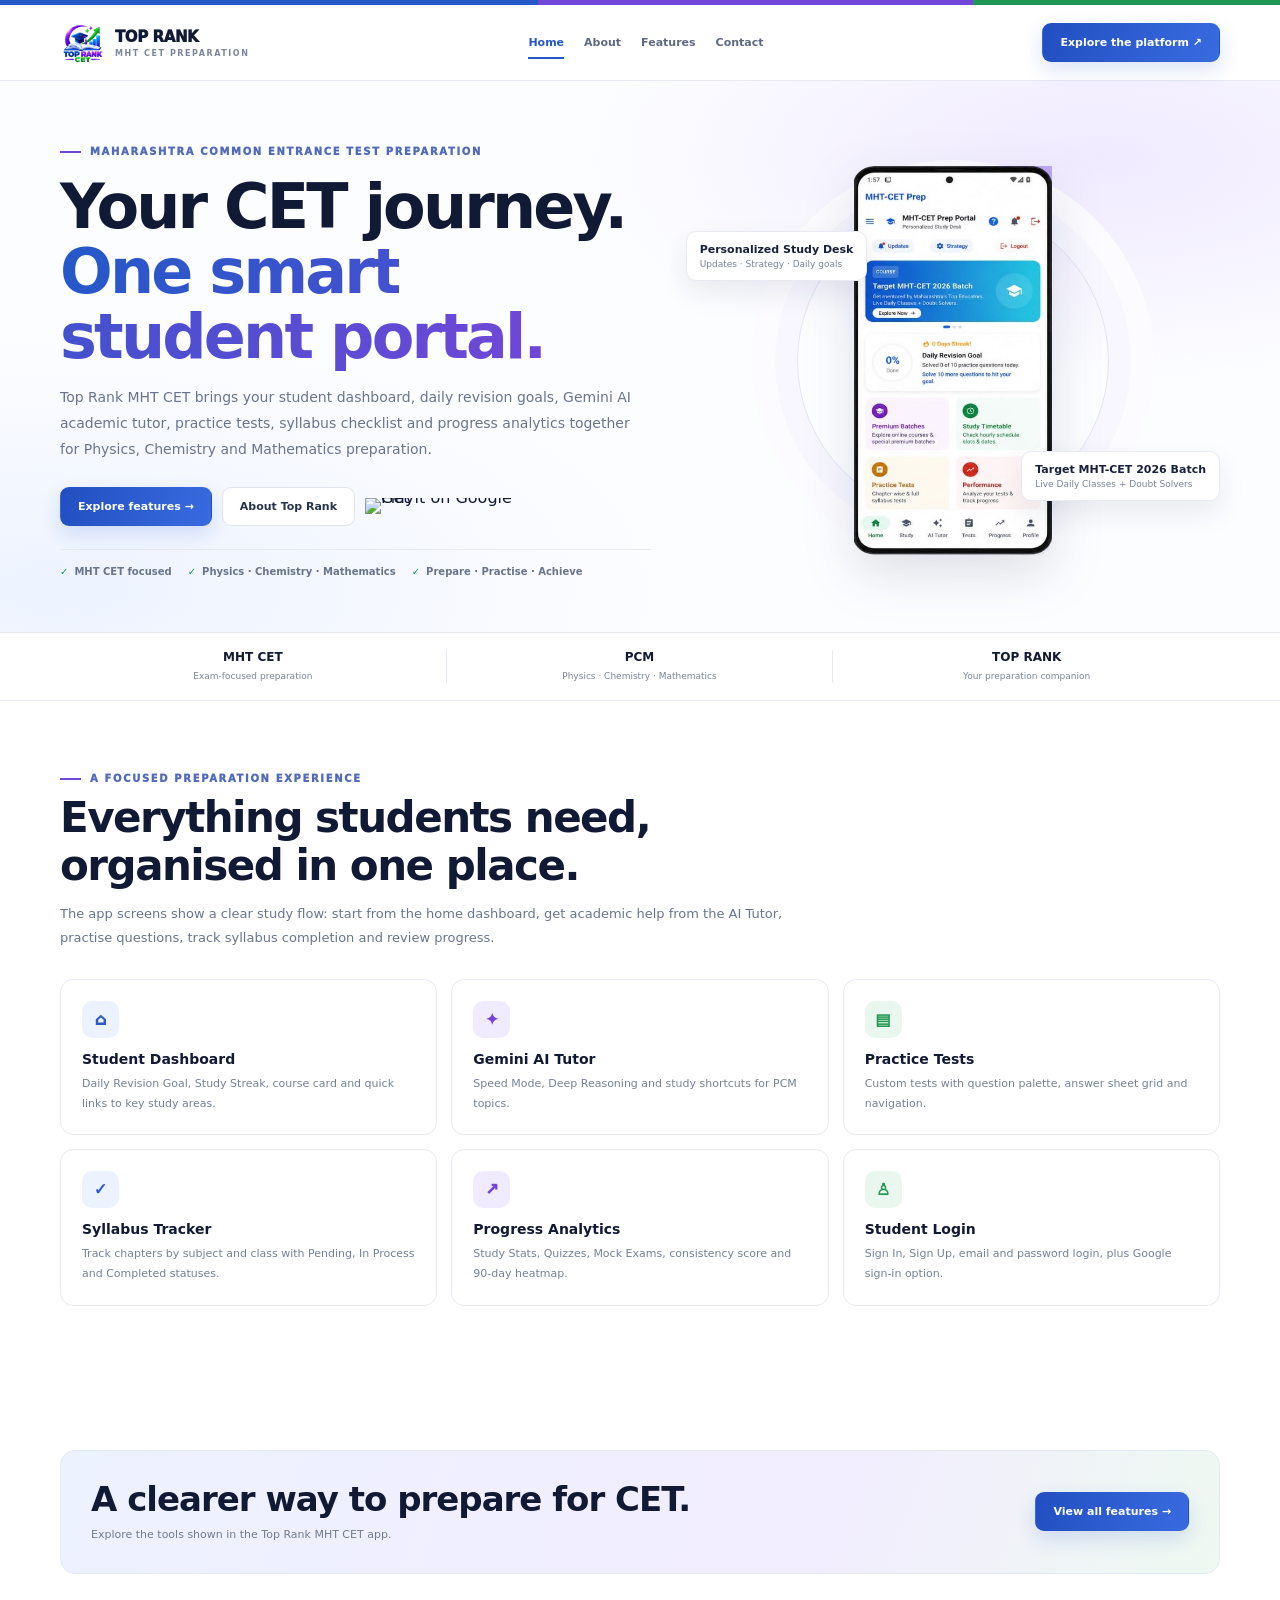
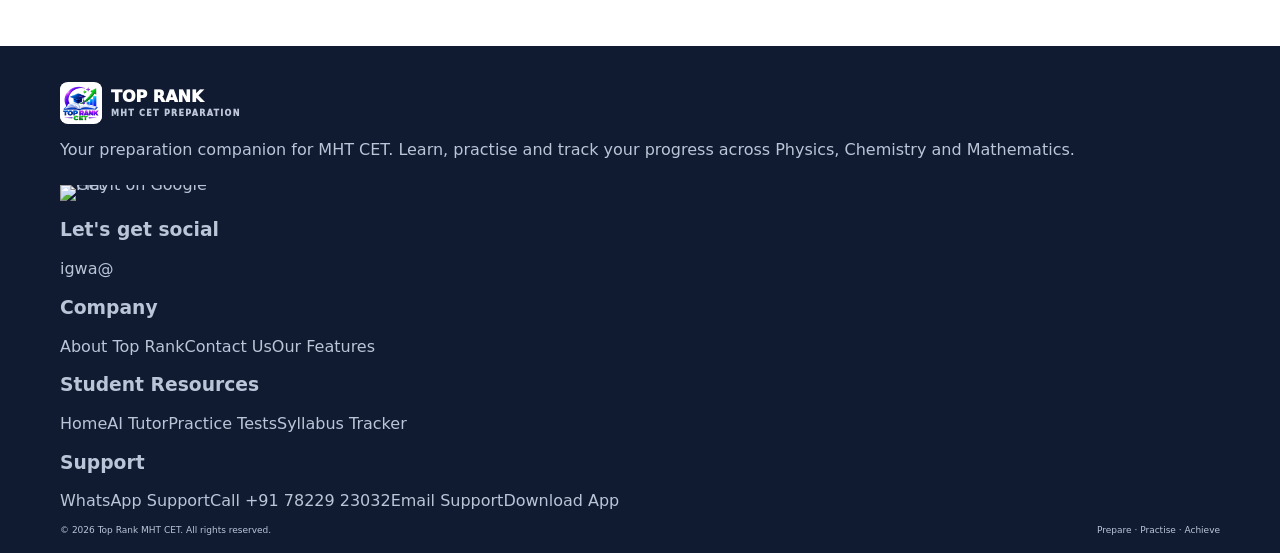
==== index.html @ 4b6f5362 "Redesign footer with app links and support columns" ====
<!doctype html><html lang="en"><head><meta charset="utf-8"><meta name="viewport" content="width=device-width,initial-scale=1"><meta name="theme-color" content="#fff"><title>Home | Top Rank MHT CET</title><meta name="description" content="Top Rank MHT CET student portal for Physics, Chemistry and Mathematics preparation."><link rel="stylesheet" href="styles.css"></head><body><div class="topline"></div><header class="site-header"><div class="wrap nav"><a class="brand" href="index.html"><img src="assets/top-rank-logo.png" alt="Top Rank logo"><span><strong>TOP RANK</strong><small>MHT CET PREPARATION</small></span></a><nav class="nav-links"><a href="index.html" class="active">Home</a><a href="about.html" class="">About</a><a href="features.html" class="">Features</a><a href="contact.html" class="">Contact</a></nav><a class="nav-cta" href="features.html">Explore the platform ↗</a><button class="menu-btn" aria-label="Open navigation">☰</button></div></header><main><section class="page-hero"><div class="wrap page-hero-grid"><div><div class="eyebrow">Maharashtra Common Entrance Test preparation</div><h1>Your CET journey.<br><span class="gradient">One smart student portal.</span></h1><p>Top Rank MHT CET brings your student dashboard, daily revision goals, Gemini AI academic tutor, practice tests, syllabus checklist and progress analytics together for Physics, Chemistry and Mathematics preparation.</p><div class="actions"><a class="btn btn-primary" href="features.html">Explore features →</a><a class="btn btn-outline" href="about.html">About Top Rank</a><a class="play-store-badge" href="https://play.google.com/store/apps/details?id=com.aistudio.mhtcetprep.gxpclz" target="_blank" rel="noopener noreferrer" aria-label="Get Top Rank MHT CET on Google Play"><img src="https://play.google.com/intl/en_us/badges/static/images/badges/en_badge_web_generic.png" alt="Get it on Google Play"></a></div><div class="proof"><span>MHT CET focused</span><span>Physics · Chemistry · Mathematics</span><span>Prepare · Practise · Achieve</span></div></div><div class="phone-stage"><div class="floating-label left"><b>Personalized Study Desk</b>Updates · Strategy · Daily goals</div><img src="assets/dashboard-phone.png" alt="Top Rank MHT CET app home dashboard"><div class="floating-label right"><b>Target MHT-CET 2026 Batch</b>Live Daily Classes + Doubt Solvers</div></div></div></section><div class="strip"><div class="wrap strip-grid"><div><b>MHT CET</b><small>Exam-focused preparation</small></div><div><b>PCM</b><small>Physics · Chemistry · Mathematics</small></div><div><b>TOP RANK</b><small>Your preparation companion</small></div></div></div><section class="section"><div class="wrap"><div class="section-head"><div class="eyebrow">A focused preparation experience</div><h2>Everything students need, organised in one place.</h2><p>The app screens show a clear study flow: start from the home dashboard, get academic help from the AI Tutor, practise questions, track syllabus completion and review progress.</p></div><div class="grid-3"><article class="card"><div class="iconbox">⌂</div><h3>Student Dashboard</h3><p>Daily Revision Goal, Study Streak, course card and quick links to key study areas.</p></article><article class="card"><div class="iconbox">✦</div><h3>Gemini AI Tutor</h3><p>Speed Mode, Deep Reasoning and study shortcuts for PCM topics.</p></article><article class="card"><div class="iconbox">▤</div><h3>Practice Tests</h3><p>Custom tests with question palette, answer sheet grid and navigation.</p></article><article class="card"><div class="iconbox">✓</div><h3>Syllabus Tracker</h3><p>Track chapters by subject and class with Pending, In Process and Completed statuses.</p></article><article class="card"><div class="iconbox">↗</div><h3>Progress Analytics</h3><p>Study Stats, Quizzes, Mock Exams, consistency score and 90-day heatmap.</p></article><article class="card"><div class="iconbox">♙</div><h3>Student Login</h3><p>Sign In, Sign Up, email and password login, plus Google sign-in option.</p></article></div></div></section><section class="section"><div class="wrap"><div class="callout"><div><h2>A clearer way to prepare for CET.</h2><p>Explore the tools shown in the Top Rank MHT CET app.</p></div><a class="btn btn-primary" href="features.html">View all features →</a></div></div></section></main><footer class="footer"><div class="wrap"><div class="footer-main"><div class="footer-about"><a class="footer-brand" href="index.html"><img src="assets/top-rank-logo.png" alt="Top Rank logo"><span>TOP RANK<small>MHT CET PREPARATION</small></span></a><p class="footer-description">Your preparation companion for MHT CET. Learn, practise and track your progress across Physics, Chemistry and Mathematics.</p><a class="play-store-badge footer-play-badge" href="https://play.google.com/store/apps/details?id=com.aistudio.mhtcetprep.gxpclz" target="_blank" rel="noopener noreferrer" aria-label="Get Top Rank MHT CET on Google Play"><img src="https://play.google.com/intl/en_us/badges/static/images/badges/en_badge_web_generic.png" alt="Get it on Google Play"></a><h3 class="footer-social-title">Let's get social</h3><div class="footer-social"><a href="https://www.instagram.com/toprankmhtcet/" target="_blank" rel="noopener noreferrer" aria-label="Instagram">ig</a><a href="https://wa.me/917822923032" target="_blank" rel="noopener noreferrer" aria-label="WhatsApp">wa</a><a href="mailto:toprankmhtcet@gmail.com" aria-label="Email">@</a></div></div><div class="footer-columns"><div class="footer-column"><h3>Company</h3><a href="about.html">About Top Rank</a><a href="contact.html">Contact Us</a><a href="features.html">Our Features</a></div><div class="footer-column"><h3>Student Resources</h3><a href="index.html">Home</a><a href="features.html">AI Tutor</a><a href="features.html">Practice Tests</a><a href="features.html">Syllabus Tracker</a></div><div class="footer-column"><h3>Support</h3><a href="https://wa.me/917822923032" target="_blank" rel="noopener noreferrer">WhatsApp Support</a><a href="tel:+917822923032">Call +91 78229 23032</a><a href="mailto:toprankmhtcet@gmail.com">Email Support</a><a href="https://play.google.com/store/apps/details?id=com.aistudio.mhtcetprep.gxpclz" target="_blank" rel="noopener noreferrer">Download App</a></div></div></div><div class="footer-bottom"><span>© <span data-year></span> Top Rank MHT CET. All rights reserved.</span><span>Prepare · Practise · Achieve</span></div></div></footer><script src="site.js"></script></body></html>
---- styles.css ----
:root{--ink:#111a34;--muted:#69758d;--blue:#2458c8;--purple:#7047d8;--green:#209657;--line:#e7eaf2;--soft:#f7f8fc;--max:1160px}*{box-sizing:border-box}html{scroll-behavior:smooth}body{margin:0;background:#fff;color:var(--ink);font-family:Inter,ui-sans-serif,system-ui,-apple-system,"Segoe UI",Arial,sans-serif;-webkit-font-smoothing:antialiased}a{color:inherit;text-decoration:none}.topline{height:5px;background:linear-gradient(90deg,#2458c8 0 42%,#7047d8 42% 76%,#209657 76%)}.wrap{width:min(var(--max),calc(100% - 44px));margin:auto}.site-header{height:76px;position:sticky;top:0;z-index:50;background:#ffffffed;backdrop-filter:blur(16px);border-bottom:1px solid var(--line)}.nav{height:100%;display:flex;align-items:center;justify-content:space-between;gap:24px}.brand{display:flex;align-items:center;gap:9px;flex-shrink:0}.brand img{width:46px;height:46px;object-fit:contain}.brand strong{display:block;font-size:15px;font-weight:950;letter-spacing:-.4px}.brand small{display:block;font-size:8px;letter-spacing:1.55px;color:#7a859a;font-weight:850;margin-top:3px}.nav-links{display:flex;align-items:center;gap:20px;font-size:11px;color:#5e6a82;font-weight:780}.nav-links a{padding:10px 0;white-space:nowrap}.nav-links a:hover,.nav-links a.active{color:var(--blue)}.nav-links a.active{box-shadow:inset 0 -2px var(--blue)}.nav-cta,.btn{display:inline-flex;align-items:center;justify-content:center;gap:8px;padding:12px 17px;border-radius:9px;font-size:11px;font-weight:850;border:1px solid transparent;white-space:nowrap}.nav-cta,.btn-primary{background:linear-gradient(110deg,#214fc1,#396be0);color:#fff;box-shadow:0 8px 20px #2456c72a}.btn-outline{background:#fff;border-color:#dfe4ef;color:#27334d}.menu-btn{display:none;border:1px solid var(--line);background:white;border-radius:9px;padding:9px 12px;font-size:19px;color:var(--ink)}.page-hero{padding:65px 0 55px;background:radial-gradient(ellipse at 86% 14%,#f0eaff,transparent 33%),radial-gradient(ellipse at 5% 92%,#edf3ff,transparent 35%),#fcfdff}.page-hero-grid{display:grid;grid-template-columns:1.05fr .95fr;gap:35px;align-items:center}.eyebrow{font-size:10px;letter-spacing:1.65px;text-transform:uppercase;color:#526bb8;font-weight:950}.eyebrow:before{content:"";display:inline-block;width:21px;height:2px;background:var(--purple);vertical-align:middle;margin-right:9px}.page-hero h1{font-size:clamp(42px,5vw,62px);line-height:1.05;letter-spacing:-2.8px;margin:17px 0 16px}.gradient{background:linear-gradient(100deg,#2458c8,#7047d8);-webkit-background-clip:text;background-clip:text;color:transparent}.page-hero p,.lead{max-width:650px;color:var(--muted);font-size:14px;line-height:1.85;margin:0}.actions{display:flex;gap:10px;flex-wrap:wrap;margin-top:24px}.phone-stage{min-height:385px;display:flex;align-items:center;justify-content:center;position:relative}.phone-stage:before{content:"";position:absolute;width:310px;height:310px;border:1px solid #e4e2f6;border-radius:50%;box-shadow:0 0 0 22px #f8f7ff,0 0 0 45px #fcfbff}.phone-stage img{position:relative;width:205px;height:auto;max-height:390px;object-fit:contain;filter:drop-shadow(0 18px 25px #17264b22)}.floating-label{position:absolute;background:#fff;border:1px solid var(--line);border-radius:10px;padding:11px 13px;box-shadow:0 12px 28px #17264b15;font-size:9px;color:#77839a;z-index:2}.floating-label b{display:block;color:#17213b;font-size:11px;margin-bottom:3px}.floating-label.left{left:0;top:65px}.floating-label.right{right:0;bottom:55px}.proof{display:flex;gap:16px;flex-wrap:wrap;border-top:1px solid var(--line);padding-top:16px;margin-top:23px;font-size:10px;color:#68758c;font-weight:750}.proof span:before{content:"✓";color:var(--green);margin-right:6px}.strip{border-block:1px solid var(--line)}.strip-grid{display:grid;grid-template-columns:repeat(3,1fr);padding:17px 0}.strip-grid div{text-align:center;border-right:1px solid var(--line)}.strip-grid div:last-child{border:0}.strip-grid b{display:block;font-size:12px}.strip-grid small{font-size:9px;color:#7a8599}.section{padding:72px 0;scroll-margin-top:85px}.section.soft{background:#f8f9fd}.section.dark{background:linear-gradient(120deg,#111a34,#20345f);color:#fff}.section.dark h2{color:#fff}.section.dark p{color:#c4cde0}.section-head{max-width:760px;margin-bottom:29px}.section-head h2{font-size:clamp(28px,3.5vw,42px);letter-spacing:-1.5px;line-height:1.14;margin:10px 0 12px}.section-head p{font-size:13px;color:var(--muted);line-height:1.85;margin:0}.grid-3{display:grid;grid-template-columns:repeat(3,1fr);gap:14px}.grid-2{display:grid;grid-template-columns:repeat(2,1fr);gap:15px}.card{border:1px solid var(--line);border-radius:13px;padding:21px;background:#fff;transition:.2s}.card:hover{transform:translateY(-3px);box-shadow:0 14px 30px #15264b0e}.iconbox{width:37px;height:37px;border-radius:10px;background:#edf2ff;color:#315bc4;display:grid;place-items:center;font-weight:950;font-size:16px}.card:nth-child(3n+2) .iconbox{background:#f1ebff;color:#7445d5}.card:nth-child(3n) .iconbox{background:#eaf7ee;color:#229653}.card h3{font-size:14px;margin:13px 0 7px}.card p{font-size:11px;color:#758198;line-height:1.8;margin:0}.label{display:inline-block;padding:6px 9px;border-radius:30px;background:#f0f3ff;color:#3c5fc1;font-size:8px;letter-spacing:.9px;font-weight:950;margin-bottom:10px}.feature-row{display:grid;grid-template-columns:1fr 1fr;gap:28px;align-items:center}.feature-panel{border:1px solid var(--line);border-radius:15px;padding:23px;background:#fff;box-shadow:0 15px 40px #15264b08}.panel-title{font-size:13px;font-weight:900;margin-bottom:15px}.mini-list{display:grid;gap:10px}.mini-item{display:flex;align-items:center;gap:10px;padding:11px;border:1px solid #edf0f6;border-radius:9px;font-size:10px;color:#5f6c84}.mini-item b{display:block;color:#17213a;font-size:11px;margin-bottom:2px}.mini-icon{width:29px;height:29px;flex-shrink:0;border-radius:8px;background:#edf2ff;color:#315bc4;display:grid;place-items:center;font-weight:900}.callout{border:1px solid #e4e9f3;border-radius:15px;padding:28px 30px;background:linear-gradient(110deg,#edf2ff,#f2edff 65%,#eef9f1);display:flex;align-items:center;justify-content:space-between;gap:20px}.callout h2{font-size:clamp(23px,3vw,34px);margin:0 0 7px;letter-spacing:-1px}.callout p{font-size:11px;color:#6f7b91;margin:0;line-height:1.7}.faq{max-width:850px}.faq details{border-bottom:1px solid var(--line);padding:16px 0}.faq summary{cursor:pointer;list-style:none;font-size:12px;font-weight:850;display:flex;justify-content:space-between;gap:14px}.faq summary::-webkit-details-marker{display:none}.faq summary:after{content:"+";font-size:19px;color:var(--blue)}.faq details[open] summary:after{content:"−"}.faq details p{font-size:11px;line-height:1.8;color:#78839a}.subject-card{padding:23px;border:1px solid var(--line);border-radius:13px}.subject-card small{display:block;color:#7a859b;font-size:9px;font-weight:950;letter-spacing:1px;margin-bottom:12px}.subject-card h3{margin:0;font-size:18px}.subject-card p{font-size:11px;color:#758198;line-height:1.8;margin-bottom:0}.footer{background:#101a31;color:#bac5d8;padding:36px 0 18px}.footer-top{display:flex;justify-content:space-between;gap:30px;padding-bottom:22px;border-bottom:1px solid #ffffff20}.footer-brand{display:flex;align-items:center;gap:9px;color:#fff;font-weight:950}.footer-brand img{width:42px;height:42px;object-fit:contain;background:#fff;border-radius:8px}.footer-brand small{display:block;font-size:8px;letter-spacing:1.3px;color:#bdc7d9;margin-top:3px}.footer-links{display:flex;gap:36px}.footer-links b{font-size:10px;color:#fff}.footer-links a{display:block;font-size:10px;margin-top:9px}.footer-bottom{padding-top:15px;display:flex;justify-content:space-between;gap:12px;flex-wrap:wrap;font-size:9px}.contact-link{color:var(--blue);font-weight:800}.note{border-left:3px solid var(--purple);padding:12px 15px;background:#f7f5ff;color:#5d6480;font-size:11px;line-height:1.8;border-radius:0 8px 8px 0}.hidden{display:none!important}
@media(max-width:900px){.nav-links{gap:11px;font-size:10px}.nav-cta{display:none}.page-hero-grid{gap:10px}.phone-stage img{width:190px}}
@media(max-width:700px){.wrap{width:calc(100% - 34px)}.site-header{height:66px}.brand img{width:40px;height:40px}.menu-btn{display:block}.nav-links{display:none;position:absolute;top:66px;left:17px;right:17px;background:#fff;border:1px solid var(--line);border-radius:12px;padding:14px 17px;box-shadow:0 15px 35px #15264b20;flex-direction:column;align-items:stretch;gap:2px}.nav-links.open{display:flex}.nav-links a{padding:11px 0}.nav-links a.active{box-shadow:none}.page-hero{padding:42px 0 34px}.page-hero-grid{grid-template-columns:1fr;gap:4px}.page-hero h1{font-size:43px;letter-spacing:-2.2px}.page-hero p,.lead{font-size:12px}.phone-stage{min-height:335px}.phone-stage img{width:175px;max-height:340px}.phone-stage:before{width:255px;height:255px}.floating-label.left{left:0;top:45px}.floating-label.right{right:0;bottom:35px}.strip-grid{padding:13px 0}.strip-grid b{font-size:10px}.strip-grid small{font-size:8px}.section{padding:54px 0}.grid-3,.grid-2,.feature-row{grid-template-columns:1fr}.callout{padding:23px 20px;align-items:flex-start;flex-direction:column}.footer-top{flex-direction:column}.footer-links{gap:28px}}

/* Official Google Play Store badge */
.play-store-badge{display:inline-flex;align-items:center;justify-content:center;line-height:0;transition:transform .2s ease,filter .2s ease}.play-store-badge img{display:block;width:160px;height:auto;max-width:100%}.play-store-badge:hover{transform:translateY(-2px);filter:drop-shadow(0 6px 10px #17264b20)}
@media(max-width:700px){.play-store-badge img{width:150px}}

/* Social contact links */
.footer-links{flex-wrap:wrap}.footer-links a:hover{color:#fff;text-decoration:underline;text-underline-offset:3px}
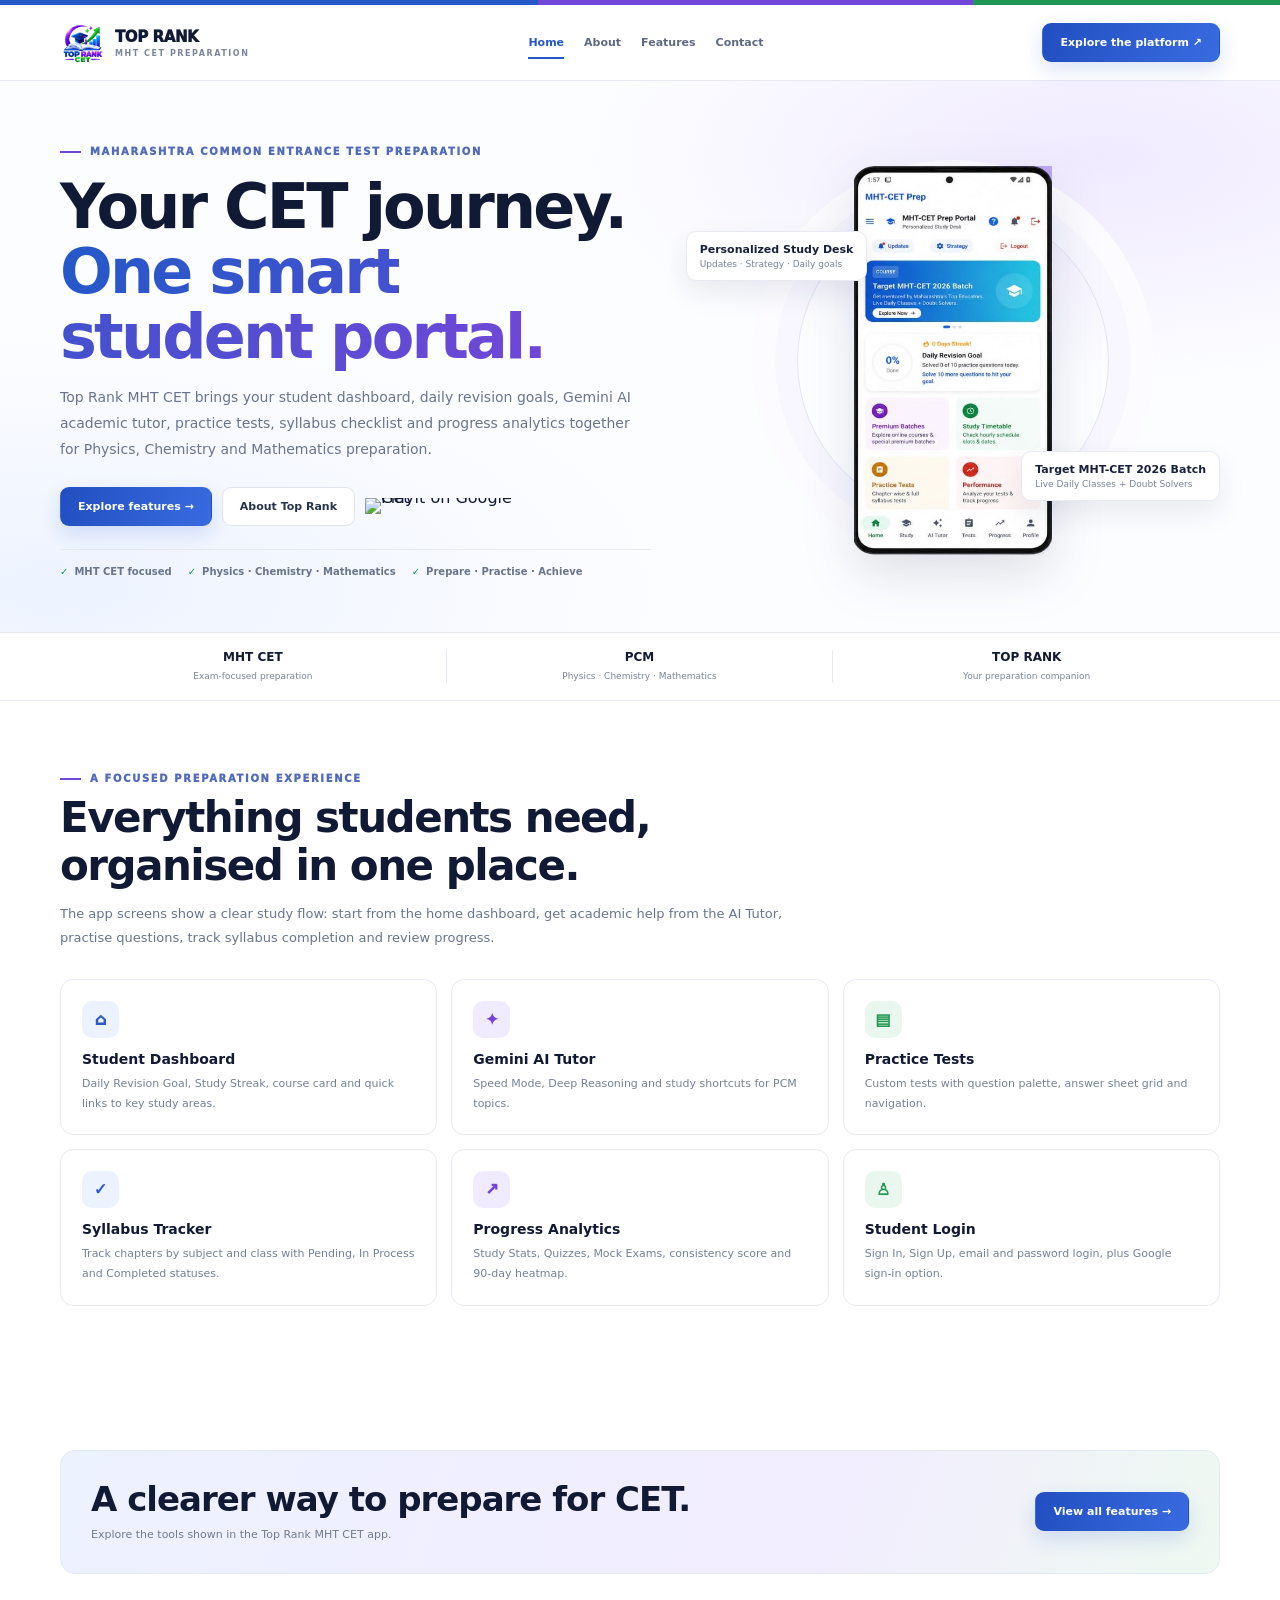
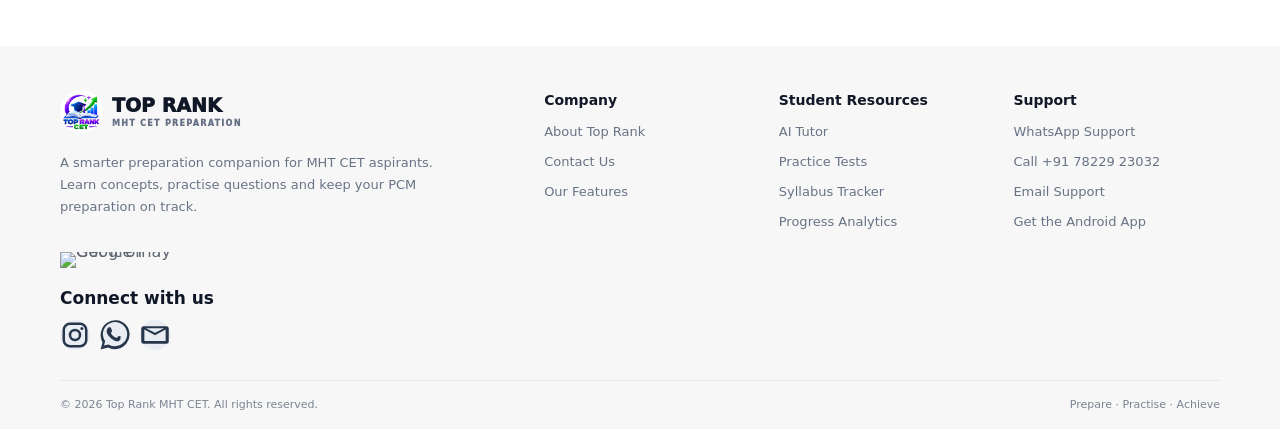
==== commit af757121: "Use proper social brand icons in footer" ====
--- a/index.html
+++ b/index.html
@@ -1 +1 @@
-<!doctype html><html lang="en"><head><meta charset="utf-8"><meta name="viewport" content="width=device-width,initial-scale=1"><meta name="theme-color" content="#fff"><title>Home | Top Rank MHT CET</title><meta name="description" content="Top Rank MHT CET student portal for Physics, Chemistry and Mathematics preparation."><link rel="stylesheet" href="styles.css"></head><body><div class="topline"></div><header class="site-header"><div class="wrap nav"><a class="brand" href="index.html"><img src="assets/top-rank-logo.png" alt="Top Rank logo"><span><strong>TOP RANK</strong><small>MHT CET PREPARATION</small></span></a><nav class="nav-links"><a href="index.html" class="active">Home</a><a href="about.html" class="">About</a><a href="features.html" class="">Features</a><a href="contact.html" class="">Contact</a></nav><a class="nav-cta" href="features.html">Explore the platform ↗</a><button class="menu-btn" aria-label="Open navigation">☰</button></div></header><main><section class="page-hero"><div class="wrap page-hero-grid"><div><div class="eyebrow">Maharashtra Common Entrance Test preparation</div><h1>Your CET journey.<br><span class="gradient">One smart student portal.</span></h1><p>Top Rank MHT CET brings your student dashboard, daily revision goals, Gemini AI academic tutor, practice tests, syllabus checklist and progress analytics together for Physics, Chemistry and Mathematics preparation.</p><div class="actions"><a class="btn btn-primary" href="features.html">Explore features →</a><a class="btn btn-outline" href="about.html">About Top Rank</a><a class="play-store-badge" href="https://play.google.com/store/apps/details?id=com.aistudio.mhtcetprep.gxpclz" target="_blank" rel="noopener noreferrer" aria-label="Get Top Rank MHT CET on Google Play"><img src="https://play.google.com/intl/en_us/badges/static/images/badges/en_badge_web_generic.png" alt="Get it on Google Play"></a></div><div class="proof"><span>MHT CET focused</span><span>Physics · Chemistry · Mathematics</span><span>Prepare · Practise · Achieve</span></div></div><div class="phone-stage"><div class="floating-label left"><b>Personalized Study Desk</b>Updates · Strategy · Daily goals</div><img src="assets/dashboard-phone.png" alt="Top Rank MHT CET app home dashboard"><div class="floating-label right"><b>Target MHT-CET 2026 Batch</b>Live Daily Classes + Doubt Solvers</div></div></div></section><div class="strip"><div class="wrap strip-grid"><div><b>MHT CET</b><small>Exam-focused preparation</small></div><div><b>PCM</b><small>Physics · Chemistry · Mathematics</small></div><div><b>TOP RANK</b><small>Your preparation companion</small></div></div></div><section class="section"><div class="wrap"><div class="section-head"><div class="eyebrow">A focused preparation experience</div><h2>Everything students need, organised in one place.</h2><p>The app screens show a clear study flow: start from the home dashboard, get academic help from the AI Tutor, practise questions, track syllabus completion and review progress.</p></div><div class="grid-3"><article class="card"><div class="iconbox">⌂</div><h3>Student Dashboard</h3><p>Daily Revision Goal, Study Streak, course card and quick links to key study areas.</p></article><article class="card"><div class="iconbox">✦</div><h3>Gemini AI Tutor</h3><p>Speed Mode, Deep Reasoning and study shortcuts for PCM topics.</p></article><article class="card"><div class="iconbox">▤</div><h3>Practice Tests</h3><p>Custom tests with question palette, answer sheet grid and navigation.</p></article><article class="card"><div class="iconbox">✓</div><h3>Syllabus Tracker</h3><p>Track chapters by subject and class with Pending, In Process and Completed statuses.</p></article><article class="card"><div class="iconbox">↗</div><h3>Progress Analytics</h3><p>Study Stats, Quizzes, Mock Exams, consistency score and 90-day heatmap.</p></article><article class="card"><div class="iconbox">♙</div><h3>Student Login</h3><p>Sign In, Sign Up, email and password login, plus Google sign-in option.</p></article></div></div></section><section class="section"><div class="wrap"><div class="callout"><div><h2>A clearer way to prepare for CET.</h2><p>Explore the tools shown in the Top Rank MHT CET app.</p></div><a class="btn btn-primary" href="features.html">View all features →</a></div></div></section></main><footer class="footer"><div class="wrap"><div class="footer-main"><div class="footer-about"><a class="footer-brand" href="index.html"><img src="assets/top-rank-logo.png" alt="Top Rank logo"><span>TOP RANK<small>MHT CET PREPARATION</small></span></a><p class="footer-description">Your preparation companion for MHT CET. Learn, practise and track your progress across Physics, Chemistry and Mathematics.</p><a class="play-store-badge footer-play-badge" href="https://play.google.com/store/apps/details?id=com.aistudio.mhtcetprep.gxpclz" target="_blank" rel="noopener noreferrer" aria-label="Get Top Rank MHT CET on Google Play"><img src="https://play.google.com/intl/en_us/badges/static/images/badges/en_badge_web_generic.png" alt="Get it on Google Play"></a><h3 class="footer-social-title">Let's get social</h3><div class="footer-social"><a href="https://www.instagram.com/toprankmhtcet/" target="_blank" rel="noopener noreferrer" aria-label="Instagram">ig</a><a href="https://wa.me/917822923032" target="_blank" rel="noopener noreferrer" aria-label="WhatsApp">wa</a><a href="mailto:toprankmhtcet@gmail.com" aria-label="Email">@</a></div></div><div class="footer-columns"><div class="footer-column"><h3>Company</h3><a href="about.html">About Top Rank</a><a href="contact.html">Contact Us</a><a href="features.html">Our Features</a></div><div class="footer-column"><h3>Student Resources</h3><a href="index.html">Home</a><a href="features.html">AI Tutor</a><a href="features.html">Practice Tests</a><a href="features.html">Syllabus Tracker</a></div><div class="footer-column"><h3>Support</h3><a href="https://wa.me/917822923032" target="_blank" rel="noopener noreferrer">WhatsApp Support</a><a href="tel:+917822923032">Call +91 78229 23032</a><a href="mailto:toprankmhtcet@gmail.com">Email Support</a><a href="https://play.google.com/store/apps/details?id=com.aistudio.mhtcetprep.gxpclz" target="_blank" rel="noopener noreferrer">Download App</a></div></div></div><div class="footer-bottom"><span>© <span data-year></span> Top Rank MHT CET. All rights reserved.</span><span>Prepare · Practise · Achieve</span></div></div></footer><script src="site.js"></script></body></html>+<!doctype html><html lang="en"><head><meta charset="utf-8"><meta name="viewport" content="width=device-width,initial-scale=1"><meta name="theme-color" content="#fff"><title>Home | Top Rank MHT CET</title><meta name="description" content="Top Rank MHT CET student portal for Physics, Chemistry and Mathematics preparation."><link rel="stylesheet" href="styles.css"></head><body><div class="topline"></div><header class="site-header"><div class="wrap nav"><a class="brand" href="index.html"><img src="assets/top-rank-logo.png" alt="Top Rank logo"><span><strong>TOP RANK</strong><small>MHT CET PREPARATION</small></span></a><nav class="nav-links"><a href="index.html" class="active">Home</a><a href="about.html" class="">About</a><a href="features.html" class="">Features</a><a href="contact.html" class="">Contact</a></nav><a class="nav-cta" href="features.html">Explore the platform ↗</a><button class="menu-btn" aria-label="Open navigation">☰</button></div></header><main><section class="page-hero"><div class="wrap page-hero-grid"><div><div class="eyebrow">Maharashtra Common Entrance Test preparation</div><h1>Your CET journey.<br><span class="gradient">One smart student portal.</span></h1><p>Top Rank MHT CET brings your student dashboard, daily revision goals, Gemini AI academic tutor, practice tests, syllabus checklist and progress analytics together for Physics, Chemistry and Mathematics preparation.</p><div class="actions"><a class="btn btn-primary" href="features.html">Explore features →</a><a class="btn btn-outline" href="about.html">About Top Rank</a><a class="play-store-badge" href="https://play.google.com/store/apps/details?id=com.aistudio.mhtcetprep.gxpclz" target="_blank" rel="noopener noreferrer" aria-label="Get Top Rank MHT CET on Google Play"><img src="https://play.google.com/intl/en_us/badges/static/images/badges/en_badge_web_generic.png" alt="Get it on Google Play"></a></div><div class="proof"><span>MHT CET focused</span><span>Physics · Chemistry · Mathematics</span><span>Prepare · Practise · Achieve</span></div></div><div class="phone-stage"><div class="floating-label left"><b>Personalized Study Desk</b>Updates · Strategy · Daily goals</div><img src="assets/dashboard-phone.png" alt="Top Rank MHT CET app home dashboard"><div class="floating-label right"><b>Target MHT-CET 2026 Batch</b>Live Daily Classes + Doubt Solvers</div></div></div></section><div class="strip"><div class="wrap strip-grid"><div><b>MHT CET</b><small>Exam-focused preparation</small></div><div><b>PCM</b><small>Physics · Chemistry · Mathematics</small></div><div><b>TOP RANK</b><small>Your preparation companion</small></div></div></div><section class="section"><div class="wrap"><div class="section-head"><div class="eyebrow">A focused preparation experience</div><h2>Everything students need, organised in one place.</h2><p>The app screens show a clear study flow: start from the home dashboard, get academic help from the AI Tutor, practise questions, track syllabus completion and review progress.</p></div><div class="grid-3"><article class="card"><div class="iconbox">⌂</div><h3>Student Dashboard</h3><p>Daily Revision Goal, Study Streak, course card and quick links to key study areas.</p></article><article class="card"><div class="iconbox">✦</div><h3>Gemini AI Tutor</h3><p>Speed Mode, Deep Reasoning and study shortcuts for PCM topics.</p></article><article class="card"><div class="iconbox">▤</div><h3>Practice Tests</h3><p>Custom tests with question palette, answer sheet grid and navigation.</p></article><article class="card"><div class="iconbox">✓</div><h3>Syllabus Tracker</h3><p>Track chapters by subject and class with Pending, In Process and Completed statuses.</p></article><article class="card"><div class="iconbox">↗</div><h3>Progress Analytics</h3><p>Study Stats, Quizzes, Mock Exams, consistency score and 90-day heatmap.</p></article><article class="card"><div class="iconbox">♙</div><h3>Student Login</h3><p>Sign In, Sign Up, email and password login, plus Google sign-in option.</p></article></div></div></section><section class="section"><div class="wrap"><div class="callout"><div><h2>A clearer way to prepare for CET.</h2><p>Explore the tools shown in the Top Rank MHT CET app.</p></div><a class="btn btn-primary" href="features.html">View all features →</a></div></div></section></main><footer class="footer"><div class="wrap"><div class="footer-main"><div class="footer-about"><a class="footer-brand" href="index.html"><img src="assets/top-rank-logo.png" alt="Top Rank logo"><span>TOP RANK<small>MHT CET PREPARATION</small></span></a><p class="footer-description">A smarter preparation companion for MHT CET aspirants. Learn concepts, practise questions and keep your PCM preparation on track.</p><a class="play-store-badge footer-play-badge" href="https://play.google.com/store/apps/details?id=com.aistudio.mhtcetprep.gxpclz" target="_blank" rel="noopener noreferrer" aria-label="Get Top Rank MHT CET on Google Play"><img src="https://play.google.com/intl/en_us/badges/static/images/badges/en_badge_web_generic.png" alt="Get it on Google Play"></a><h3 class="footer-social-title">Connect with us</h3><div class="footer-social"><a class="social-instagram" href="https://www.instagram.com/toprankmhtcet/" target="_blank" rel="noopener noreferrer" aria-label="Instagram"><svg viewBox="0 0 24 24" aria-hidden="true"><rect x="3" y="3" width="18" height="18" rx="5" fill="none" stroke="currentColor" stroke-width="2"/><circle cx="12" cy="12" r="4" fill="none" stroke="currentColor" stroke-width="2"/><circle cx="17.5" cy="6.7" r="1.2" fill="currentColor"/></svg></a><a class="social-whatsapp" href="https://wa.me/917822923032" target="_blank" rel="noopener noreferrer" aria-label="WhatsApp"><svg viewBox="0 0 24 24" aria-hidden="true"><path fill="currentColor" d="M20.5 3.5A11.8 11.8 0 0 0 2 17.7L.5 23.5l5.9-1.5A11.8 11.8 0 0 0 20.5 3.5ZM12 21a9.7 9.7 0 0 1-4.9-1.3l-.4-.2-3.5.9.9-3.4-.2-.4A9.7 9.7 0 1 1 12 21Zm5.3-7.3c-.3-.2-1.7-.9-2-.9s-.5-.2-.7.2-.8.9-1 1.1-.4.2-.7.1a8 8 0 0 1-2.4-1.5 9 9 0 0 1-1.7-2.1c-.2-.3 0-.5.1-.6l.5-.6.2-.5c.1-.2 0-.4 0-.6l-.9-2.1c-.2-.5-.5-.4-.7-.4h-.6c-.2 0-.6.1-.9.4s-1.2 1.2-1.2 2.8 1.2 3.2 1.4 3.4a12 12 0 0 0 4.6 4c.6.2 1 .4 1.4.5.6.2 1.1.2 1.5.1.5-.1 1.7-.7 2-1.3.2-.7.2-1.2.2-1.3s-.2-.3-.5-.4Z"/></svg></a><a class="social-email" href="mailto:toprankmhtcet@gmail.com" aria-label="Email"><svg viewBox="0 0 24 24" aria-hidden="true"><path fill="currentColor" d="M3 5h18a2 2 0 0 1 2 2v10a2 2 0 0 1-2 2H3a2 2 0 0 1-2-2V7a2 2 0 0 1 2-2Zm9 7.2L3.5 7.5v9.3h17V7.5L12 12.2Zm0-2.1 7.2-3.6H4.8L12 10.1Z"/></svg></a></div></div><div class="footer-columns"><div class="footer-column"><h3>Company</h3><a href="about.html">About Top Rank</a><a href="contact.html">Contact Us</a><a href="features.html">Our Features</a></div><div class="footer-column"><h3>Student Resources</h3><a href="features.html">AI Tutor</a><a href="features.html">Practice Tests</a><a href="features.html">Syllabus Tracker</a><a href="features.html">Progress Analytics</a></div><div class="footer-column"><h3>Support</h3><a href="https://wa.me/917822923032" target="_blank" rel="noopener noreferrer">WhatsApp Support</a><a href="tel:+917822923032">Call +91 78229 23032</a><a href="mailto:toprankmhtcet@gmail.com">Email Support</a><a href="https://play.google.com/store/apps/details?id=com.aistudio.mhtcetprep.gxpclz" target="_blank" rel="noopener noreferrer">Get the Android App</a></div></div></div><div class="footer-bottom"><span>© <span data-year></span> Top Rank MHT CET. All rights reserved.</span><span>Prepare · Practise · Achieve</span></div></div></footer><script src="site.js"></script></body></html>
--- a/styles.css
+++ b/styles.css
@@ -8,3 +8,26 @@
 
 /* Social contact links */
 .footer-links{flex-wrap:wrap}.footer-links a:hover{color:#fff;text-decoration:underline;text-underline-offset:3px}
+
+
+/* Clean, multi-column Top Rank footer inspired by the reference layout */
+.footer{background:#f7f7f7;color:#5f6672;padding:44px 0 18px}
+.footer-main{display:grid;grid-template-columns:minmax(270px,1.15fr) 1.85fr;gap:64px;padding-bottom:30px;border-bottom:1px solid #e5e7eb}
+.footer-about{max-width:430px}
+.footer-brand{display:inline-flex;color:#101828;font-size:19px}
+.footer-brand img{width:43px;height:43px;border-radius:50%;background:#fff;object-fit:contain}
+.footer-brand small{color:#667085;font-size:8px}
+.footer-description{max-width:410px;color:#697386;font-size:13px;line-height:1.7;margin:15px 0 24px}
+.footer-play-badge img{width:145px}
+.footer-social-title{font-size:17px;color:#101828;margin:20px 0 12px}
+.footer-social{display:flex;gap:10px}
+.footer-social a{width:30px;height:30px;display:grid;place-items:center;border-radius:50%;background:#e9edf3;color:#27364b;font-size:12px;font-weight:800;text-transform:uppercase;transition:transform .2s,background .2s}
+.footer-social a:hover{transform:translateY(-2px);background:#dce4f0;color:#111827}
+.footer-columns{display:grid;grid-template-columns:repeat(3,minmax(0,1fr));gap:28px}
+.footer-column{display:flex;flex-direction:column;align-items:flex-start;gap:12px}
+.footer-column h3{font-size:14px;font-weight:650;color:#111827;margin:2px 0 3px}
+.footer-column a{font-size:13px;color:#687385;line-height:1.4;transition:color .2s}
+.footer-column a:hover{color:#111827;text-decoration:underline;text-underline-offset:3px}
+.footer-bottom{padding-top:17px;color:#7b8492;font-size:11px}
+@media(max-width:800px){.footer-main{grid-template-columns:1fr;gap:34px}.footer-about{max-width:560px}}
+@media(max-width:520px){.footer{padding-top:34px}.footer-columns{grid-template-columns:repeat(2,minmax(0,1fr));gap:28px 18px}.footer-column h3{font-size:13px}.footer-column a{font-size:12px}.footer-description{font-size:12px}.footer-bottom{font-size:10px;line-height:1.7}}
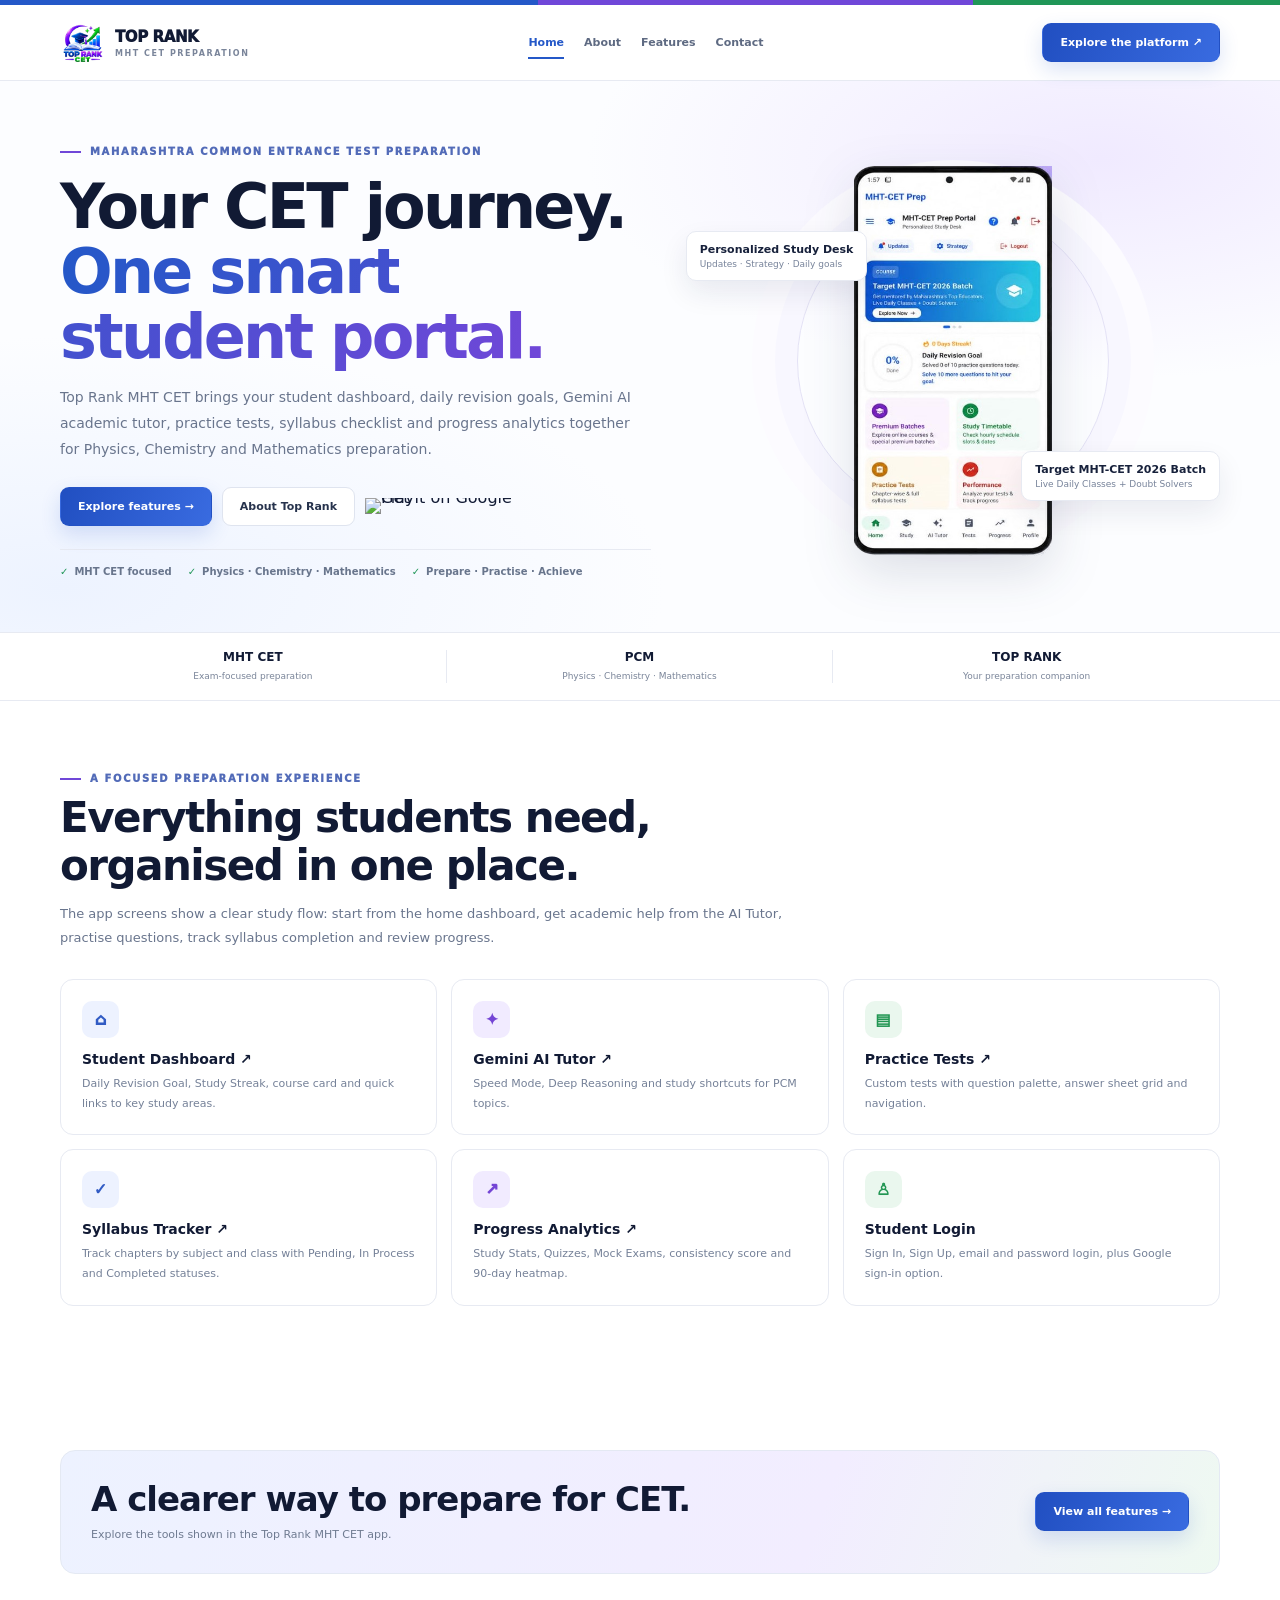
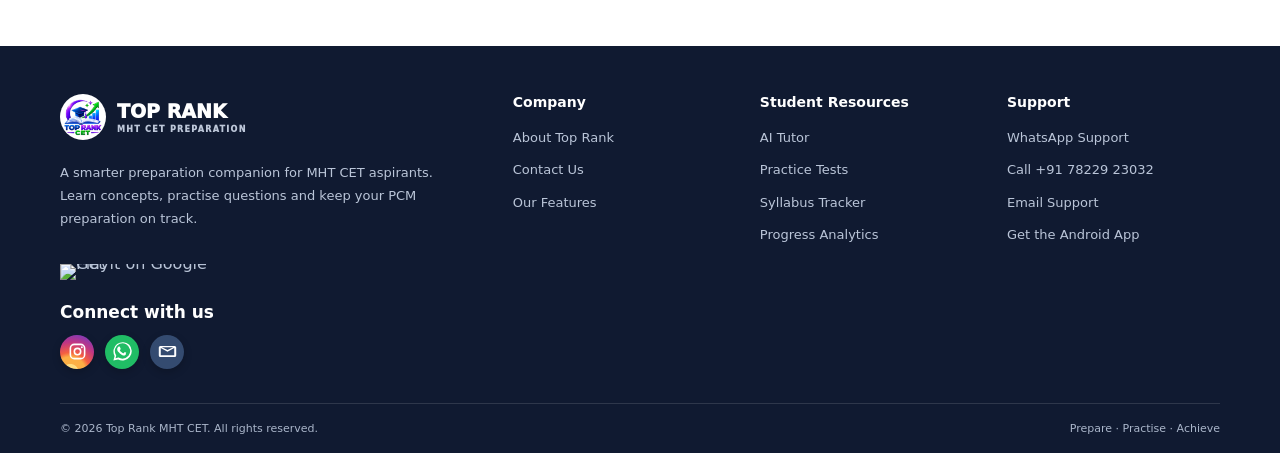
==== commit 2a826148: "Link feature cards to dedicated detail pages" ====
--- a/index.html
+++ b/index.html
@@ -1 +1 @@
-<!doctype html><html lang="en"><head><meta charset="utf-8"><meta name="viewport" content="width=device-width,initial-scale=1"><meta name="theme-color" content="#fff"><title>Home | Top Rank MHT CET</title><meta name="description" content="Top Rank MHT CET student portal for Physics, Chemistry and Mathematics preparation."><link rel="stylesheet" href="styles.css"></head><body><div class="topline"></div><header class="site-header"><div class="wrap nav"><a class="brand" href="index.html"><img src="assets/top-rank-logo.png" alt="Top Rank logo"><span><strong>TOP RANK</strong><small>MHT CET PREPARATION</small></span></a><nav class="nav-links"><a href="index.html" class="active">Home</a><a href="about.html" class="">About</a><a href="features.html" class="">Features</a><a href="contact.html" class="">Contact</a></nav><a class="nav-cta" href="features.html">Explore the platform ↗</a><button class="menu-btn" aria-label="Open navigation">☰</button></div></header><main><section class="page-hero"><div class="wrap page-hero-grid"><div><div class="eyebrow">Maharashtra Common Entrance Test preparation</div><h1>Your CET journey.<br><span class="gradient">One smart student portal.</span></h1><p>Top Rank MHT CET brings your student dashboard, daily revision goals, Gemini AI academic tutor, practice tests, syllabus checklist and progress analytics together for Physics, Chemistry and Mathematics preparation.</p><div class="actions"><a class="btn btn-primary" href="features.html">Explore features →</a><a class="btn btn-outline" href="about.html">About Top Rank</a><a class="play-store-badge" href="https://play.google.com/store/apps/details?id=com.aistudio.mhtcetprep.gxpclz" target="_blank" rel="noopener noreferrer" aria-label="Get Top Rank MHT CET on Google Play"><img src="https://play.google.com/intl/en_us/badges/static/images/badges/en_badge_web_generic.png" alt="Get it on Google Play"></a></div><div class="proof"><span>MHT CET focused</span><span>Physics · Chemistry · Mathematics</span><span>Prepare · Practise · Achieve</span></div></div><div class="phone-stage"><div class="floating-label left"><b>Personalized Study Desk</b>Updates · Strategy · Daily goals</div><img src="assets/dashboard-phone.png" alt="Top Rank MHT CET app home dashboard"><div class="floating-label right"><b>Target MHT-CET 2026 Batch</b>Live Daily Classes + Doubt Solvers</div></div></div></section><div class="strip"><div class="wrap strip-grid"><div><b>MHT CET</b><small>Exam-focused preparation</small></div><div><b>PCM</b><small>Physics · Chemistry · Mathematics</small></div><div><b>TOP RANK</b><small>Your preparation companion</small></div></div></div><section class="section"><div class="wrap"><div class="section-head"><div class="eyebrow">A focused preparation experience</div><h2>Everything students need, organised in one place.</h2><p>The app screens show a clear study flow: start from the home dashboard, get academic help from the AI Tutor, practise questions, track syllabus completion and review progress.</p></div><div class="grid-3"><article class="card"><div class="iconbox">⌂</div><h3>Student Dashboard</h3><p>Daily Revision Goal, Study Streak, course card and quick links to key study areas.</p></article><article class="card"><div class="iconbox">✦</div><h3>Gemini AI Tutor</h3><p>Speed Mode, Deep Reasoning and study shortcuts for PCM topics.</p></article><article class="card"><div class="iconbox">▤</div><h3>Practice Tests</h3><p>Custom tests with question palette, answer sheet grid and navigation.</p></article><article class="card"><div class="iconbox">✓</div><h3>Syllabus Tracker</h3><p>Track chapters by subject and class with Pending, In Process and Completed statuses.</p></article><article class="card"><div class="iconbox">↗</div><h3>Progress Analytics</h3><p>Study Stats, Quizzes, Mock Exams, consistency score and 90-day heatmap.</p></article><article class="card"><div class="iconbox">♙</div><h3>Student Login</h3><p>Sign In, Sign Up, email and password login, plus Google sign-in option.</p></article></div></div></section><section class="section"><div class="wrap"><div class="callout"><div><h2>A clearer way to prepare for CET.</h2><p>Explore the tools shown in the Top Rank MHT CET app.</p></div><a class="btn btn-primary" href="features.html">View all features →</a></div></div></section></main><footer class="footer"><div class="wrap"><div class="footer-main"><div class="footer-about"><a class="footer-brand" href="index.html"><img src="assets/top-rank-logo.png" alt="Top Rank logo"><span>TOP RANK<small>MHT CET PREPARATION</small></span></a><p class="footer-description">A smarter preparation companion for MHT CET aspirants. Learn concepts, practise questions and keep your PCM preparation on track.</p><a class="play-store-badge footer-play-badge" href="https://play.google.com/store/apps/details?id=com.aistudio.mhtcetprep.gxpclz" target="_blank" rel="noopener noreferrer" aria-label="Get Top Rank MHT CET on Google Play"><img src="https://play.google.com/intl/en_us/badges/static/images/badges/en_badge_web_generic.png" alt="Get it on Google Play"></a><h3 class="footer-social-title">Connect with us</h3><div class="footer-social"><a class="social-instagram" href="https://www.instagram.com/toprankmhtcet/" target="_blank" rel="noopener noreferrer" aria-label="Instagram"><svg viewBox="0 0 24 24" aria-hidden="true"><rect x="3" y="3" width="18" height="18" rx="5" fill="none" stroke="currentColor" stroke-width="2"/><circle cx="12" cy="12" r="4" fill="none" stroke="currentColor" stroke-width="2"/><circle cx="17.5" cy="6.7" r="1.2" fill="currentColor"/></svg></a><a class="social-whatsapp" href="https://wa.me/917822923032" target="_blank" rel="noopener noreferrer" aria-label="WhatsApp"><svg viewBox="0 0 24 24" aria-hidden="true"><path fill="currentColor" d="M20.5 3.5A11.8 11.8 0 0 0 2 17.7L.5 23.5l5.9-1.5A11.8 11.8 0 0 0 20.5 3.5ZM12 21a9.7 9.7 0 0 1-4.9-1.3l-.4-.2-3.5.9.9-3.4-.2-.4A9.7 9.7 0 1 1 12 21Zm5.3-7.3c-.3-.2-1.7-.9-2-.9s-.5-.2-.7.2-.8.9-1 1.1-.4.2-.7.1a8 8 0 0 1-2.4-1.5 9 9 0 0 1-1.7-2.1c-.2-.3 0-.5.1-.6l.5-.6.2-.5c.1-.2 0-.4 0-.6l-.9-2.1c-.2-.5-.5-.4-.7-.4h-.6c-.2 0-.6.1-.9.4s-1.2 1.2-1.2 2.8 1.2 3.2 1.4 3.4a12 12 0 0 0 4.6 4c.6.2 1 .4 1.4.5.6.2 1.1.2 1.5.1.5-.1 1.7-.7 2-1.3.2-.7.2-1.2.2-1.3s-.2-.3-.5-.4Z"/></svg></a><a class="social-email" href="mailto:toprankmhtcet@gmail.com" aria-label="Email"><svg viewBox="0 0 24 24" aria-hidden="true"><path fill="currentColor" d="M3 5h18a2 2 0 0 1 2 2v10a2 2 0 0 1-2 2H3a2 2 0 0 1-2-2V7a2 2 0 0 1 2-2Zm9 7.2L3.5 7.5v9.3h17V7.5L12 12.2Zm0-2.1 7.2-3.6H4.8L12 10.1Z"/></svg></a></div></div><div class="footer-columns"><div class="footer-column"><h3>Company</h3><a href="about.html">About Top Rank</a><a href="contact.html">Contact Us</a><a href="features.html">Our Features</a></div><div class="footer-column"><h3>Student Resources</h3><a href="features.html">AI Tutor</a><a href="features.html">Practice Tests</a><a href="features.html">Syllabus Tracker</a><a href="features.html">Progress Analytics</a></div><div class="footer-column"><h3>Support</h3><a href="https://wa.me/917822923032" target="_blank" rel="noopener noreferrer">WhatsApp Support</a><a href="tel:+917822923032">Call +91 78229 23032</a><a href="mailto:toprankmhtcet@gmail.com">Email Support</a><a href="https://play.google.com/store/apps/details?id=com.aistudio.mhtcetprep.gxpclz" target="_blank" rel="noopener noreferrer">Get the Android App</a></div></div></div><div class="footer-bottom"><span>© <span data-year></span> Top Rank MHT CET. All rights reserved.</span><span>Prepare · Practise · Achieve</span></div></div></footer><script src="site.js"></script></body></html>+<!doctype html><html lang="en"><head><meta charset="utf-8"><meta name="viewport" content="width=device-width,initial-scale=1"><meta name="theme-color" content="#fff"><title>Home | Top Rank MHT CET</title><meta name="description" content="Top Rank MHT CET student portal for Physics, Chemistry and Mathematics preparation."><link rel="stylesheet" href="styles.css"></head><body><div class="topline"></div><header class="site-header"><div class="wrap nav"><a class="brand" href="index.html"><img src="assets/top-rank-logo.png" alt="Top Rank logo"><span><strong>TOP RANK</strong><small>MHT CET PREPARATION</small></span></a><nav class="nav-links"><a href="index.html" class="active">Home</a><a href="about.html" class="">About</a><a href="features.html" class="">Features</a><a href="contact.html" class="">Contact</a></nav><a class="nav-cta" href="features.html">Explore the platform ↗</a><button class="menu-btn" aria-label="Open navigation">☰</button></div></header><main><section class="page-hero"><div class="wrap page-hero-grid"><div><div class="eyebrow">Maharashtra Common Entrance Test preparation</div><h1>Your CET journey.<br><span class="gradient">One smart student portal.</span></h1><p>Top Rank MHT CET brings your student dashboard, daily revision goals, Gemini AI academic tutor, practice tests, syllabus checklist and progress analytics together for Physics, Chemistry and Mathematics preparation.</p><div class="actions"><a class="btn btn-primary" href="features.html">Explore features →</a><a class="btn btn-outline" href="about.html">About Top Rank</a><a class="play-store-badge" href="https://play.google.com/store/apps/details?id=com.aistudio.mhtcetprep.gxpclz" target="_blank" rel="noopener noreferrer" aria-label="Get Top Rank MHT CET on Google Play"><img src="https://play.google.com/intl/en_us/badges/static/images/badges/en_badge_web_generic.png" alt="Get it on Google Play"></a></div><div class="proof"><span>MHT CET focused</span><span>Physics · Chemistry · Mathematics</span><span>Prepare · Practise · Achieve</span></div></div><div class="phone-stage"><div class="floating-label left"><b>Personalized Study Desk</b>Updates · Strategy · Daily goals</div><img src="assets/dashboard-phone.png" alt="Top Rank MHT CET app home dashboard"><div class="floating-label right"><b>Target MHT-CET 2026 Batch</b>Live Daily Classes + Doubt Solvers</div></div></div></section><div class="strip"><div class="wrap strip-grid"><div><b>MHT CET</b><small>Exam-focused preparation</small></div><div><b>PCM</b><small>Physics · Chemistry · Mathematics</small></div><div><b>TOP RANK</b><small>Your preparation companion</small></div></div></div><section class="section"><div class="wrap"><div class="section-head"><div class="eyebrow">A focused preparation experience</div><h2>Everything students need, organised in one place.</h2><p>The app screens show a clear study flow: start from the home dashboard, get academic help from the AI Tutor, practise questions, track syllabus completion and review progress.</p></div><div class="grid-3"><article class="card"><div class="iconbox">⌂</div><h3><a class="feature-title-link" href="student-dashboard.html">Student Dashboard <span>↗</span></a></h3><p>Daily Revision Goal, Study Streak, course card and quick links to key study areas.</p></article><article class="card"><div class="iconbox">✦</div><h3><a class="feature-title-link" href="ai-tutor.html">Gemini AI Tutor <span>↗</span></a></h3><p>Speed Mode, Deep Reasoning and study shortcuts for PCM topics.</p></article><article class="card"><div class="iconbox">▤</div><h3><a class="feature-title-link" href="practice-tests.html">Practice Tests <span>↗</span></a></h3><p>Custom tests with question palette, answer sheet grid and navigation.</p></article><article class="card"><div class="iconbox">✓</div><h3><a class="feature-title-link" href="syllabus-tracker.html">Syllabus Tracker <span>↗</span></a></h3><p>Track chapters by subject and class with Pending, In Process and Completed statuses.</p></article><article class="card"><div class="iconbox">↗</div><h3><a class="feature-title-link" href="progress-analytics.html">Progress Analytics <span>↗</span></a></h3><p>Study Stats, Quizzes, Mock Exams, consistency score and 90-day heatmap.</p></article><article class="card"><div class="iconbox">♙</div><h3>Student Login</h3><p>Sign In, Sign Up, email and password login, plus Google sign-in option.</p></article></div></div></section><section class="section"><div class="wrap"><div class="callout"><div><h2>A clearer way to prepare for CET.</h2><p>Explore the tools shown in the Top Rank MHT CET app.</p></div><a class="btn btn-primary" href="features.html">View all features →</a></div></div></section></main><footer class="footer"><div class="wrap"><div class="footer-main"><div class="footer-about"><a class="footer-brand" href="index.html"><img src="assets/top-rank-logo.png" alt="Top Rank logo"><span>TOP RANK<small>MHT CET PREPARATION</small></span></a><p class="footer-description">A smarter preparation companion for MHT CET aspirants. Learn concepts, practise questions and keep your PCM preparation on track.</p><a class="play-store-badge footer-play-badge" href="https://play.google.com/store/apps/details?id=com.aistudio.mhtcetprep.gxpclz" target="_blank" rel="noopener noreferrer" aria-label="Get Top Rank MHT CET on Google Play"><img src="https://play.google.com/intl/en_us/badges/static/images/badges/en_badge_web_generic.png" alt="Get it on Google Play"></a><h3 class="footer-social-title">Connect with us</h3><div class="footer-social"><a class="social-instagram" href="https://www.instagram.com/toprankmhtcet/" target="_blank" rel="noopener noreferrer" aria-label="Instagram"><svg viewBox="0 0 24 24" aria-hidden="true"><rect x="3" y="3" width="18" height="18" rx="5" fill="none" stroke="currentColor" stroke-width="2"/><circle cx="12" cy="12" r="4" fill="none" stroke="currentColor" stroke-width="2"/><circle cx="17.5" cy="6.7" r="1.2" fill="currentColor"/></svg></a><a class="social-whatsapp" href="https://wa.me/917822923032" target="_blank" rel="noopener noreferrer" aria-label="WhatsApp"><svg viewBox="0 0 24 24" aria-hidden="true"><path fill="currentColor" d="M20.5 3.5A11.8 11.8 0 0 0 2 17.7L.5 23.5l5.9-1.5A11.8 11.8 0 0 0 20.5 3.5ZM12 21a9.7 9.7 0 0 1-4.9-1.3l-.4-.2-3.5.9.9-3.4-.2-.4A9.7 9.7 0 1 1 12 21Zm5.3-7.3c-.3-.2-1.7-.9-2-.9s-.5-.2-.7.2-.8.9-1 1.1-.4.2-.7.1a8 8 0 0 1-2.4-1.5 9 9 0 0 1-1.7-2.1c-.2-.3 0-.5.1-.6l.5-.6.2-.5c.1-.2 0-.4 0-.6l-.9-2.1c-.2-.5-.5-.4-.7-.4h-.6c-.2 0-.6.1-.9.4s-1.2 1.2-1.2 2.8 1.2 3.2 1.4 3.4a12 12 0 0 0 4.6 4c.6.2 1 .4 1.4.5.6.2 1.1.2 1.5.1.5-.1 1.7-.7 2-1.3.2-.7.2-1.2.2-1.3s-.2-.3-.5-.4Z"/></svg></a><a class="social-email" href="mailto:toprankmhtcet@gmail.com" aria-label="Email"><svg viewBox="0 0 24 24" aria-hidden="true"><path fill="currentColor" d="M3 5h18a2 2 0 0 1 2 2v10a2 2 0 0 1-2 2H3a2 2 0 0 1-2-2V7a2 2 0 0 1 2-2Zm9 7.2L3.5 7.5v9.3h17V7.5L12 12.2Zm0-2.1 7.2-3.6H4.8L12 10.1Z"/></svg></a></div></div><div class="footer-columns"><div class="footer-column"><h3>Company</h3><a href="about.html">About Top Rank</a><a href="contact.html">Contact Us</a><a href="features.html">Our Features</a></div><div class="footer-column"><h3>Student Resources</h3><a href="ai-tutor.html">AI Tutor</a><a href="practice-tests.html">Practice Tests</a><a href="syllabus-tracker.html">Syllabus Tracker</a><a href="progress-analytics.html">Progress Analytics</a></div><div class="footer-column"><h3>Support</h3><a href="https://wa.me/917822923032" target="_blank" rel="noopener noreferrer">WhatsApp Support</a><a href="tel:+917822923032">Call +91 78229 23032</a><a href="mailto:toprankmhtcet@gmail.com">Email Support</a><a href="https://play.google.com/store/apps/details?id=com.aistudio.mhtcetprep.gxpclz" target="_blank" rel="noopener noreferrer">Get the Android App</a></div></div></div><div class="footer-bottom"><span>© <span data-year></span> Top Rank MHT CET. All rights reserved.</span><span>Prepare · Practise · Achieve</span></div></div></footer><script src="site.js"></script></body></html>
--- a/styles.css
+++ b/styles.css
@@ -31,3 +31,59 @@
 .footer-bottom{padding-top:17px;color:#7b8492;font-size:11px}
 @media(max-width:800px){.footer-main{grid-template-columns:1fr;gap:34px}.footer-about{max-width:560px}}
 @media(max-width:520px){.footer{padding-top:34px}.footer-columns{grid-template-columns:repeat(2,minmax(0,1fr));gap:28px 18px}.footer-column h3{font-size:13px}.footer-column a{font-size:12px}.footer-description{font-size:12px}.footer-bottom{font-size:10px;line-height:1.7}}
+
+/* Refined Top Rank footer — restored original dark colour theme */
+.footer{background:#101a31;color:#bac5d8;padding:48px 0 18px}
+.footer-main{grid-template-columns:minmax(290px,1.05fr) 1.95fr;gap:72px;padding-bottom:34px;border-bottom:1px solid #ffffff20}
+.footer-about{max-width:430px}
+.footer-brand{gap:11px;color:#fff}
+.footer-brand img{width:46px;height:46px;border-radius:50%;border:1px solid #ffffff30;background:#fff}
+.footer-brand small{color:#bdc7d9}
+.footer-description{font-size:13px;line-height:1.8;max-width:390px;margin:17px 0 23px;color:#bac5d8}
+.footer-play-badge img{width:155px}
+.footer-social-title{font-size:17px;font-weight:750;margin:22px 0 13px;color:#fff}
+.footer-social{gap:11px;align-items:center}
+.footer-social a{width:34px;height:34px;border-radius:50%;display:grid;place-items:center;color:#fff;box-shadow:0 3px 9px #0003;transition:transform .2s,box-shadow .2s}
+.footer-social a svg{width:19px;height:19px;display:block}
+.footer-social a:hover{transform:translateY(-3px);box-shadow:0 7px 14px #0005}
+.footer-social .social-instagram{background:radial-gradient(circle at 30% 110%,#ffdc80 0 18%,#fcaf45 20% 35%,#f56040 45%,#c13584 68%,#833ab4 88%,#405de6 100%)}
+.footer-social .social-whatsapp{background:#20bd65}
+.footer-social .social-email{background:#344b70}
+.footer-columns{gap:34px}
+.footer-column{gap:13px}
+.footer-column h3{font-size:14px;font-weight:750;margin:0 0 5px;color:#fff}
+.footer-column a{font-size:13px;color:#bac5d8;line-height:1.5}
+.footer-column a:hover{color:#fff;text-decoration:underline;text-underline-offset:3px}
+.footer-bottom{padding-top:18px;color:#aab6ca;font-size:11px}
+@media(max-width:800px){.footer-main{grid-template-columns:1fr;gap:36px}.footer-about{max-width:560px}}
+@media(max-width:520px){.footer{padding-top:36px}.footer-columns{grid-template-columns:repeat(2,minmax(0,1fr));gap:30px 18px}.footer-social a{width:36px;height:36px}}
+
+/* Dedicated Top Rank feature pages */
+.feature-link-card{display:flex;flex-direction:column;min-height:220px;transition:transform .22s,border-color .22s,box-shadow .22s}
+.feature-link-card:hover{transform:translateY(-5px);border-color:#cbd6f2;box-shadow:0 18px 36px #17264b12}
+.feature-card-top{display:flex;align-items:center;justify-content:space-between}
+.feature-card-top .label{margin:0}
+.feature-arrow{width:31px;height:31px;border-radius:50%;display:grid;place-items:center;background:#f0f3ff;color:#315bc4;font-size:16px}
+.feature-link-card h3{font-size:18px;margin:20px 0 9px}
+.feature-link-card p{font-size:12px;line-height:1.8;color:#758198}
+.feature-read-more{display:flex;justify-content:space-between;align-items:center;margin-top:auto;padding-top:20px;color:#315bc4;font-size:11px;font-weight:850}
+.feature-detail-hero{padding:76px 0 70px}
+.feature-detail-hero .wrap{max-width:var(--max)}
+.feature-detail-hero h1{max-width:850px;font-size:clamp(39px,5vw,58px);line-height:1.08;letter-spacing:-2.3px;margin:18px 0}
+.feature-detail-intro{max-width:760px!important;font-size:15px!important;line-height:1.9!important}
+.feature-detail-hero .actions{margin-top:26px}
+.feature-detail-layout{display:grid;grid-template-columns:minmax(0,1fr) 300px;gap:48px;align-items:start}
+.feature-detail-content .section-head{margin-bottom:26px}
+.feature-detail-list{display:grid;gap:0}
+.feature-detail-item{display:grid;grid-template-columns:46px 1fr;gap:16px;padding:22px 0;border-bottom:1px solid var(--line)}
+.feature-step{width:38px;height:38px;border-radius:11px;background:#edf2ff;color:#315bc4;display:grid;place-items:center;font-size:11px;font-weight:900}
+.feature-detail-item h3{font-size:16px;margin:2px 0 8px}
+.feature-detail-item p{font-size:13px;line-height:1.85;color:#758198;margin:0}
+.feature-side-panel{position:sticky;top:100px;padding:25px;border:1px solid var(--line);border-radius:16px;background:linear-gradient(145deg,#fff,#f7f8ff);box-shadow:0 15px 35px #17264b08}
+.feature-side-panel h3{font-size:20px;line-height:1.3;letter-spacing:-.5px;margin:17px 0 9px}
+.feature-side-panel p{font-size:12px;line-height:1.8;color:#758198}
+.side-subjects{display:flex;flex-wrap:wrap;gap:7px;margin:19px 0}
+.side-subjects span{padding:7px 10px;border-radius:30px;background:#edf2ff;color:#315bc4;font-size:10px;font-weight:800}
+.side-link{display:block;padding:12px 0;border-top:1px solid var(--line);font-size:12px;font-weight:800;color:#315bc4}
+@media(max-width:800px){.feature-detail-layout{grid-template-columns:1fr;gap:28px}.feature-side-panel{position:static}.feature-detail-hero{padding:50px 0 45px}}
+@media(max-width:700px){.feature-detail-hero h1{font-size:40px;letter-spacing:-1.8px}.feature-detail-intro{font-size:13px!important}.feature-link-card{min-height:195px}}
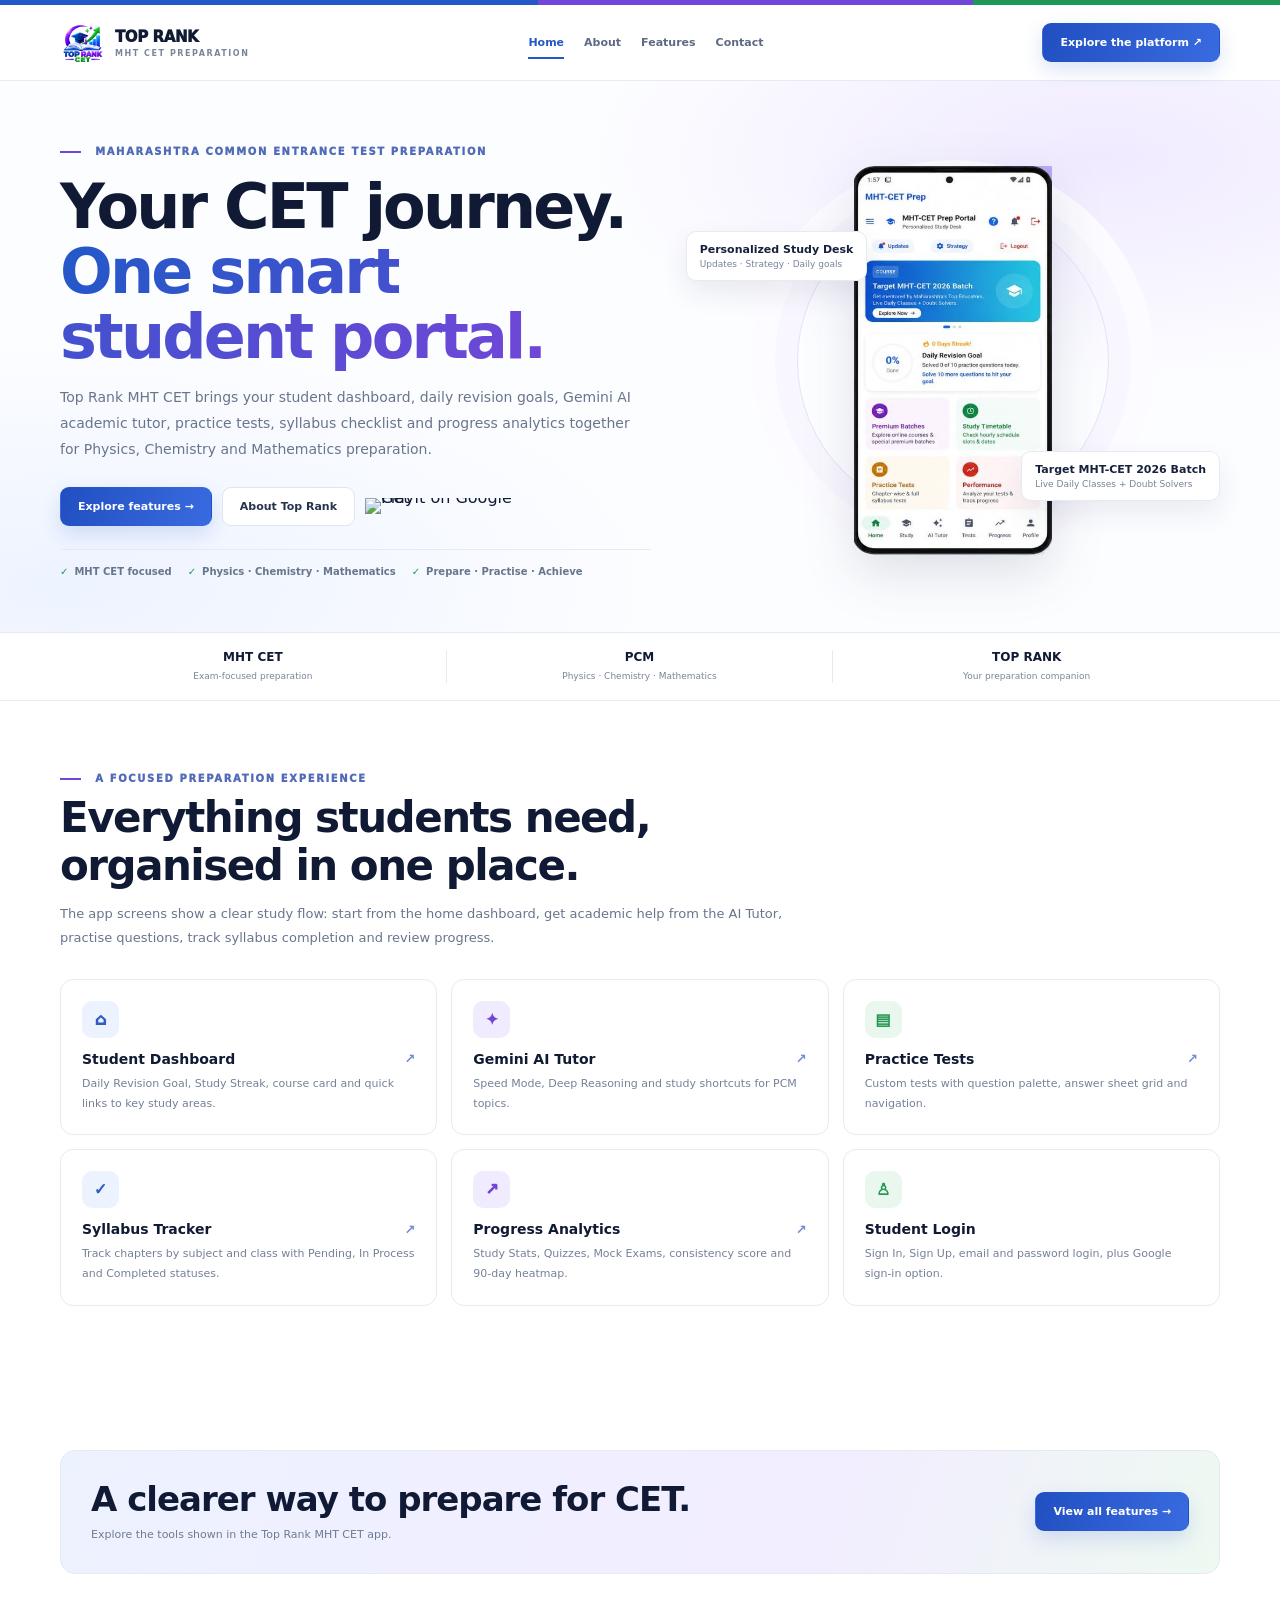
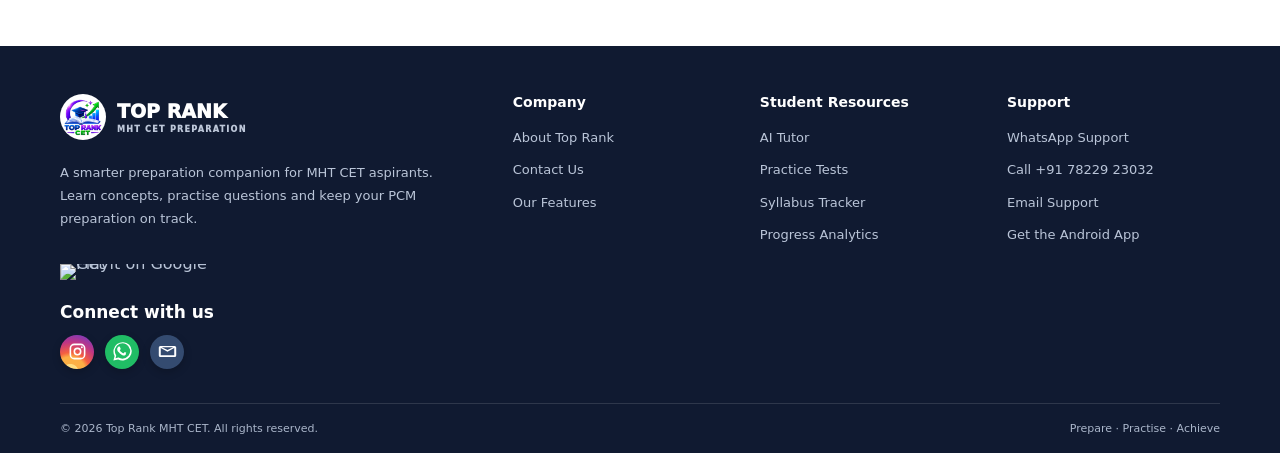
==== commit b5490122: "Format HTML with readable indentation" ====
--- a/index.html
+++ b/index.html
@@ -1 +1,205 @@
-<!doctype html><html lang="en"><head><meta charset="utf-8"><meta name="viewport" content="width=device-width,initial-scale=1"><meta name="theme-color" content="#fff"><title>Home | Top Rank MHT CET</title><meta name="description" content="Top Rank MHT CET student portal for Physics, Chemistry and Mathematics preparation."><link rel="stylesheet" href="styles.css"></head><body><div class="topline"></div><header class="site-header"><div class="wrap nav"><a class="brand" href="index.html"><img src="assets/top-rank-logo.png" alt="Top Rank logo"><span><strong>TOP RANK</strong><small>MHT CET PREPARATION</small></span></a><nav class="nav-links"><a href="index.html" class="active">Home</a><a href="about.html" class="">About</a><a href="features.html" class="">Features</a><a href="contact.html" class="">Contact</a></nav><a class="nav-cta" href="features.html">Explore the platform ↗</a><button class="menu-btn" aria-label="Open navigation">☰</button></div></header><main><section class="page-hero"><div class="wrap page-hero-grid"><div><div class="eyebrow">Maharashtra Common Entrance Test preparation</div><h1>Your CET journey.<br><span class="gradient">One smart student portal.</span></h1><p>Top Rank MHT CET brings your student dashboard, daily revision goals, Gemini AI academic tutor, practice tests, syllabus checklist and progress analytics together for Physics, Chemistry and Mathematics preparation.</p><div class="actions"><a class="btn btn-primary" href="features.html">Explore features →</a><a class="btn btn-outline" href="about.html">About Top Rank</a><a class="play-store-badge" href="https://play.google.com/store/apps/details?id=com.aistudio.mhtcetprep.gxpclz" target="_blank" rel="noopener noreferrer" aria-label="Get Top Rank MHT CET on Google Play"><img src="https://play.google.com/intl/en_us/badges/static/images/badges/en_badge_web_generic.png" alt="Get it on Google Play"></a></div><div class="proof"><span>MHT CET focused</span><span>Physics · Chemistry · Mathematics</span><span>Prepare · Practise · Achieve</span></div></div><div class="phone-stage"><div class="floating-label left"><b>Personalized Study Desk</b>Updates · Strategy · Daily goals</div><img src="assets/dashboard-phone.png" alt="Top Rank MHT CET app home dashboard"><div class="floating-label right"><b>Target MHT-CET 2026 Batch</b>Live Daily Classes + Doubt Solvers</div></div></div></section><div class="strip"><div class="wrap strip-grid"><div><b>MHT CET</b><small>Exam-focused preparation</small></div><div><b>PCM</b><small>Physics · Chemistry · Mathematics</small></div><div><b>TOP RANK</b><small>Your preparation companion</small></div></div></div><section class="section"><div class="wrap"><div class="section-head"><div class="eyebrow">A focused preparation experience</div><h2>Everything students need, organised in one place.</h2><p>The app screens show a clear study flow: start from the home dashboard, get academic help from the AI Tutor, practise questions, track syllabus completion and review progress.</p></div><div class="grid-3"><article class="card"><div class="iconbox">⌂</div><h3><a class="feature-title-link" href="student-dashboard.html">Student Dashboard <span>↗</span></a></h3><p>Daily Revision Goal, Study Streak, course card and quick links to key study areas.</p></article><article class="card"><div class="iconbox">✦</div><h3><a class="feature-title-link" href="ai-tutor.html">Gemini AI Tutor <span>↗</span></a></h3><p>Speed Mode, Deep Reasoning and study shortcuts for PCM topics.</p></article><article class="card"><div class="iconbox">▤</div><h3><a class="feature-title-link" href="practice-tests.html">Practice Tests <span>↗</span></a></h3><p>Custom tests with question palette, answer sheet grid and navigation.</p></article><article class="card"><div class="iconbox">✓</div><h3><a class="feature-title-link" href="syllabus-tracker.html">Syllabus Tracker <span>↗</span></a></h3><p>Track chapters by subject and class with Pending, In Process and Completed statuses.</p></article><article class="card"><div class="iconbox">↗</div><h3><a class="feature-title-link" href="progress-analytics.html">Progress Analytics <span>↗</span></a></h3><p>Study Stats, Quizzes, Mock Exams, consistency score and 90-day heatmap.</p></article><article class="card"><div class="iconbox">♙</div><h3>Student Login</h3><p>Sign In, Sign Up, email and password login, plus Google sign-in option.</p></article></div></div></section><section class="section"><div class="wrap"><div class="callout"><div><h2>A clearer way to prepare for CET.</h2><p>Explore the tools shown in the Top Rank MHT CET app.</p></div><a class="btn btn-primary" href="features.html">View all features →</a></div></div></section></main><footer class="footer"><div class="wrap"><div class="footer-main"><div class="footer-about"><a class="footer-brand" href="index.html"><img src="assets/top-rank-logo.png" alt="Top Rank logo"><span>TOP RANK<small>MHT CET PREPARATION</small></span></a><p class="footer-description">A smarter preparation companion for MHT CET aspirants. Learn concepts, practise questions and keep your PCM preparation on track.</p><a class="play-store-badge footer-play-badge" href="https://play.google.com/store/apps/details?id=com.aistudio.mhtcetprep.gxpclz" target="_blank" rel="noopener noreferrer" aria-label="Get Top Rank MHT CET on Google Play"><img src="https://play.google.com/intl/en_us/badges/static/images/badges/en_badge_web_generic.png" alt="Get it on Google Play"></a><h3 class="footer-social-title">Connect with us</h3><div class="footer-social"><a class="social-instagram" href="https://www.instagram.com/toprankmhtcet/" target="_blank" rel="noopener noreferrer" aria-label="Instagram"><svg viewBox="0 0 24 24" aria-hidden="true"><rect x="3" y="3" width="18" height="18" rx="5" fill="none" stroke="currentColor" stroke-width="2"/><circle cx="12" cy="12" r="4" fill="none" stroke="currentColor" stroke-width="2"/><circle cx="17.5" cy="6.7" r="1.2" fill="currentColor"/></svg></a><a class="social-whatsapp" href="https://wa.me/917822923032" target="_blank" rel="noopener noreferrer" aria-label="WhatsApp"><svg viewBox="0 0 24 24" aria-hidden="true"><path fill="currentColor" d="M20.5 3.5A11.8 11.8 0 0 0 2 17.7L.5 23.5l5.9-1.5A11.8 11.8 0 0 0 20.5 3.5ZM12 21a9.7 9.7 0 0 1-4.9-1.3l-.4-.2-3.5.9.9-3.4-.2-.4A9.7 9.7 0 1 1 12 21Zm5.3-7.3c-.3-.2-1.7-.9-2-.9s-.5-.2-.7.2-.8.9-1 1.1-.4.2-.7.1a8 8 0 0 1-2.4-1.5 9 9 0 0 1-1.7-2.1c-.2-.3 0-.5.1-.6l.5-.6.2-.5c.1-.2 0-.4 0-.6l-.9-2.1c-.2-.5-.5-.4-.7-.4h-.6c-.2 0-.6.1-.9.4s-1.2 1.2-1.2 2.8 1.2 3.2 1.4 3.4a12 12 0 0 0 4.6 4c.6.2 1 .4 1.4.5.6.2 1.1.2 1.5.1.5-.1 1.7-.7 2-1.3.2-.7.2-1.2.2-1.3s-.2-.3-.5-.4Z"/></svg></a><a class="social-email" href="mailto:toprankmhtcet@gmail.com" aria-label="Email"><svg viewBox="0 0 24 24" aria-hidden="true"><path fill="currentColor" d="M3 5h18a2 2 0 0 1 2 2v10a2 2 0 0 1-2 2H3a2 2 0 0 1-2-2V7a2 2 0 0 1 2-2Zm9 7.2L3.5 7.5v9.3h17V7.5L12 12.2Zm0-2.1 7.2-3.6H4.8L12 10.1Z"/></svg></a></div></div><div class="footer-columns"><div class="footer-column"><h3>Company</h3><a href="about.html">About Top Rank</a><a href="contact.html">Contact Us</a><a href="features.html">Our Features</a></div><div class="footer-column"><h3>Student Resources</h3><a href="ai-tutor.html">AI Tutor</a><a href="practice-tests.html">Practice Tests</a><a href="syllabus-tracker.html">Syllabus Tracker</a><a href="progress-analytics.html">Progress Analytics</a></div><div class="footer-column"><h3>Support</h3><a href="https://wa.me/917822923032" target="_blank" rel="noopener noreferrer">WhatsApp Support</a><a href="tel:+917822923032">Call +91 78229 23032</a><a href="mailto:toprankmhtcet@gmail.com">Email Support</a><a href="https://play.google.com/store/apps/details?id=com.aistudio.mhtcetprep.gxpclz" target="_blank" rel="noopener noreferrer">Get the Android App</a></div></div></div><div class="footer-bottom"><span>© <span data-year></span> Top Rank MHT CET. All rights reserved.</span><span>Prepare · Practise · Achieve</span></div></div></footer><script src="site.js"></script></body></html>+<!doctype html>
+<html lang="en">
+  <head>
+    <meta charset="utf-8"><meta name="viewport" content="width=device-width,initial-scale=1"><meta name="theme-color" content="#fff"><title>Home | Top Rank MHT CET</title><meta name="description" content="Top Rank MHT CET student portal for Physics, Chemistry and Mathematics preparation."><link rel="stylesheet" href="styles.css">
+  </head>
+  <body>
+    <div class="topline">
+    </div>
+    <header class="site-header">
+      <div class="wrap nav">
+        <a class="brand" href="index.html"><img src="assets/top-rank-logo.png" alt="Top Rank logo"><span><strong>TOP RANK</strong><small>MHT CET PREPARATION</small></span></a>
+        <nav class="nav-links">
+          <a href="index.html" class="active">Home</a><a href="about.html" class="">About</a><a href="features.html" class="">Features</a><a href="contact.html" class="">Contact</a>
+        </nav>
+        <a class="nav-cta" href="features.html">Explore the platform ↗</a><button class="menu-btn" aria-label="Open navigation">☰</button>
+      </div>
+    </header>
+    <main>
+      <section class="page-hero">
+        <div class="wrap page-hero-grid">
+          <div>
+            <div class="eyebrow">
+              Maharashtra Common Entrance Test preparation
+            </div>
+            <h1>
+              Your CET journey.<br><span class="gradient">One smart student portal.</span>
+            </h1>
+            <p>
+              Top Rank MHT CET brings your student dashboard, daily revision goals, Gemini AI academic tutor, practice tests, syllabus checklist and progress analytics together for Physics, Chemistry and Mathematics preparation.
+            </p>
+            <div class="actions">
+              <a class="btn btn-primary" href="features.html">Explore features →</a><a class="btn btn-outline" href="about.html">About Top Rank</a><a class="play-store-badge" href="https://play.google.com/store/apps/details?id=com.aistudio.mhtcetprep.gxpclz" target="_blank" rel="noopener noreferrer" aria-label="Get Top Rank MHT CET on Google Play"><img src="https://play.google.com/intl/en_us/badges/static/images/badges/en_badge_web_generic.png" alt="Get it on Google Play"></a>
+            </div>
+            <div class="proof">
+              <span>MHT CET focused</span><span>Physics · Chemistry · Mathematics</span><span>Prepare · Practise · Achieve</span>
+            </div>
+          </div>
+          <div class="phone-stage">
+            <div class="floating-label left">
+              <b>Personalized Study Desk</b>Updates · Strategy · Daily goals
+            </div>
+            <img src="assets/dashboard-phone.png" alt="Top Rank MHT CET app home dashboard">
+            <div class="floating-label right">
+              <b>Target MHT-CET 2026 Batch</b>Live Daily Classes + Doubt Solvers
+            </div>
+          </div>
+        </div>
+      </section>
+      <div class="strip">
+        <div class="wrap strip-grid">
+          <div>
+            <b>MHT CET</b><small>Exam-focused preparation</small>
+          </div>
+          <div>
+            <b>PCM</b><small>Physics · Chemistry · Mathematics</small>
+          </div>
+          <div>
+            <b>TOP RANK</b><small>Your preparation companion</small>
+          </div>
+        </div>
+      </div>
+      <section class="section">
+        <div class="wrap">
+          <div class="section-head">
+            <div class="eyebrow">
+              A focused preparation experience
+            </div>
+            <h2>
+              Everything students need, organised in one place.
+            </h2>
+            <p>
+              The app screens show a clear study flow: start from the home dashboard, get academic help from the AI Tutor, practise questions, track syllabus completion and review progress.
+            </p>
+          </div>
+          <div class="grid-3">
+            <article class="card">
+              <div class="iconbox">
+                ⌂
+              </div>
+              <h3>
+                <a class="feature-title-link" href="student-dashboard.html">Student Dashboard <span>↗</span></a>
+              </h3>
+              <p>
+                Daily Revision Goal, Study Streak, course card and quick links to key study areas.
+              </p>
+            </article>
+            <article class="card">
+              <div class="iconbox">
+                ✦
+              </div>
+              <h3>
+                <a class="feature-title-link" href="ai-tutor.html">Gemini AI Tutor <span>↗</span></a>
+              </h3>
+              <p>
+                Speed Mode, Deep Reasoning and study shortcuts for PCM topics.
+              </p>
+            </article>
+            <article class="card">
+              <div class="iconbox">
+                ▤
+              </div>
+              <h3>
+                <a class="feature-title-link" href="practice-tests.html">Practice Tests <span>↗</span></a>
+              </h3>
+              <p>
+                Custom tests with question palette, answer sheet grid and navigation.
+              </p>
+            </article>
+            <article class="card">
+              <div class="iconbox">
+                ✓
+              </div>
+              <h3>
+                <a class="feature-title-link" href="syllabus-tracker.html">Syllabus Tracker <span>↗</span></a>
+              </h3>
+              <p>
+                Track chapters by subject and class with Pending, In Process and Completed statuses.
+              </p>
+            </article>
+            <article class="card">
+              <div class="iconbox">
+                ↗
+              </div>
+              <h3>
+                <a class="feature-title-link" href="progress-analytics.html">Progress Analytics <span>↗</span></a>
+              </h3>
+              <p>
+                Study Stats, Quizzes, Mock Exams, consistency score and 90-day heatmap.
+              </p>
+            </article>
+            <article class="card">
+              <div class="iconbox">
+                ♙
+              </div>
+              <h3>
+                Student Login
+              </h3>
+              <p>
+                Sign In, Sign Up, email and password login, plus Google sign-in option.
+              </p>
+            </article>
+          </div>
+        </div>
+      </section>
+      <section class="section">
+        <div class="wrap">
+          <div class="callout">
+            <div>
+              <h2>
+                A clearer way to prepare for CET.
+              </h2>
+              <p>
+                Explore the tools shown in the Top Rank MHT CET app.
+              </p>
+            </div>
+            <a class="btn btn-primary" href="features.html">View all features →</a>
+          </div>
+        </div>
+      </section>
+    </main>
+    <footer class="footer">
+      <div class="wrap">
+        <div class="footer-main">
+          <div class="footer-about">
+            <a class="footer-brand" href="index.html"><img src="assets/top-rank-logo.png" alt="Top Rank logo"><span>TOP RANK<small>MHT CET PREPARATION</small></span></a>
+            <p class="footer-description">
+              A smarter preparation companion for MHT CET aspirants. Learn concepts, practise questions and keep your PCM preparation on track.
+            </p>
+            <a class="play-store-badge footer-play-badge" href="https://play.google.com/store/apps/details?id=com.aistudio.mhtcetprep.gxpclz" target="_blank" rel="noopener noreferrer" aria-label="Get Top Rank MHT CET on Google Play"><img src="https://play.google.com/intl/en_us/badges/static/images/badges/en_badge_web_generic.png" alt="Get it on Google Play"></a>
+            <h3 class="footer-social-title">
+              Connect with us
+            </h3>
+            <div class="footer-social">
+              <a class="social-instagram" href="https://www.instagram.com/toprankmhtcet/" target="_blank" rel="noopener noreferrer" aria-label="Instagram"><svg viewBox="0 0 24 24" aria-hidden="true"><rect x="3" y="3" width="18" height="18" rx="5" fill="none" stroke="currentColor" stroke-width="2"/><circle cx="12" cy="12" r="4" fill="none" stroke="currentColor" stroke-width="2"/><circle cx="17.5" cy="6.7" r="1.2" fill="currentColor"/></svg></a><a class="social-whatsapp" href="https://wa.me/917822923032" target="_blank" rel="noopener noreferrer" aria-label="WhatsApp"><svg viewBox="0 0 24 24" aria-hidden="true"><path fill="currentColor" d="M20.5 3.5A11.8 11.8 0 0 0 2 17.7L.5 23.5l5.9-1.5A11.8 11.8 0 0 0 20.5 3.5ZM12 21a9.7 9.7 0 0 1-4.9-1.3l-.4-.2-3.5.9.9-3.4-.2-.4A9.7 9.7 0 1 1 12 21Zm5.3-7.3c-.3-.2-1.7-.9-2-.9s-.5-.2-.7.2-.8.9-1 1.1-.4.2-.7.1a8 8 0 0 1-2.4-1.5 9 9 0 0 1-1.7-2.1c-.2-.3 0-.5.1-.6l.5-.6.2-.5c.1-.2 0-.4 0-.6l-.9-2.1c-.2-.5-.5-.4-.7-.4h-.6c-.2 0-.6.1-.9.4s-1.2 1.2-1.2 2.8 1.2 3.2 1.4 3.4a12 12 0 0 0 4.6 4c.6.2 1 .4 1.4.5.6.2 1.1.2 1.5.1.5-.1 1.7-.7 2-1.3.2-.7.2-1.2.2-1.3s-.2-.3-.5-.4Z"/></svg></a><a class="social-email" href="mailto:toprankmhtcet@gmail.com" aria-label="Email"><svg viewBox="0 0 24 24" aria-hidden="true"><path fill="currentColor" d="M3 5h18a2 2 0 0 1 2 2v10a2 2 0 0 1-2 2H3a2 2 0 0 1-2-2V7a2 2 0 0 1 2-2Zm9 7.2L3.5 7.5v9.3h17V7.5L12 12.2Zm0-2.1 7.2-3.6H4.8L12 10.1Z"/></svg></a>
+            </div>
+          </div>
+          <div class="footer-columns">
+            <div class="footer-column">
+              <h3>
+                Company
+              </h3>
+              <a href="about.html">About Top Rank</a><a href="contact.html">Contact Us</a><a href="features.html">Our Features</a>
+            </div>
+            <div class="footer-column">
+              <h3>
+                Student Resources
+              </h3>
+              <a href="ai-tutor.html">AI Tutor</a><a href="practice-tests.html">Practice Tests</a><a href="syllabus-tracker.html">Syllabus Tracker</a><a href="progress-analytics.html">Progress Analytics</a>
+            </div>
+            <div class="footer-column">
+              <h3>
+                Support
+              </h3>
+              <a href="https://wa.me/917822923032" target="_blank" rel="noopener noreferrer">WhatsApp Support</a><a href="tel:+917822923032">Call +91 78229 23032</a><a href="mailto:toprankmhtcet@gmail.com">Email Support</a><a href="https://play.google.com/store/apps/details?id=com.aistudio.mhtcetprep.gxpclz" target="_blank" rel="noopener noreferrer">Get the Android App</a>
+            </div>
+          </div>
+        </div>
+        <div class="footer-bottom">
+          <span>© <span data-year></span> Top Rank MHT CET. All rights reserved.</span><span>Prepare · Practise · Achieve</span>
+        </div>
+      </div>
+    </footer>
+    <script src="site.js"></script>
+  </body>
+</html>
--- a/styles.css
+++ b/styles.css
@@ -87,3 +87,73 @@
 .side-link{display:block;padding:12px 0;border-top:1px solid var(--line);font-size:12px;font-weight:800;color:#315bc4}
 @media(max-width:800px){.feature-detail-layout{grid-template-columns:1fr;gap:28px}.feature-side-panel{position:static}.feature-detail-hero{padding:50px 0 45px}}
 @media(max-width:700px){.feature-detail-hero h1{font-size:40px;letter-spacing:-1.8px}.feature-detail-intro{font-size:13px!important}.feature-link-card{min-height:195px}}
+
+.feature-title-link{display:flex;align-items:center;justify-content:space-between;gap:8px}
+.feature-title-link span{font-size:13px;color:#315bc4;opacity:.7;transition:transform .2s}
+.feature-title-link:hover{color:#315bc4}
+.feature-title-link:hover span{transform:translate(2px,-2px)}
+
+/* Real app screenshots on dedicated feature pages */
+.feature-preview-section{padding:52px 0 64px;background:linear-gradient(180deg,#f7f8ff 0%,#fff 100%);border-top:1px solid #eef0f8;border-bottom:1px solid #eef0f8}
+.feature-preview-wrap{display:grid;grid-template-columns:minmax(0,1fr) minmax(260px,430px);gap:48px;align-items:center;max-width:1000px}
+.feature-preview-copy h2{font-size:clamp(25px,3vw,36px);line-height:1.15;letter-spacing:-1px;margin:15px 0 12px;color:#111a31}
+.feature-preview-copy p{font-size:13px;line-height:1.9;color:#758198;max-width:420px}
+.feature-preview-figure{margin:0;display:flex;flex-direction:column;align-items:center;gap:12px}
+.feature-preview-figure img{display:block;width:100%;max-width:390px;max-height:760px;object-fit:contain;object-position:top;border-radius:18px;box-shadow:0 22px 55px #17264b1c}
+.feature-preview-figure figcaption{font-size:10px;color:#8490a4;text-align:center}
+@media(max-width:760px){.feature-preview-section{padding:38px 0 44px}.feature-preview-wrap{grid-template-columns:1fr;gap:24px}.feature-preview-copy{text-align:center}.feature-preview-copy p{margin-left:auto;margin-right:auto}.feature-preview-figure img{max-width:min(100%,390px);max-height:none}}
+
+.feature-link-card{overflow:hidden;padding:0}
+.feature-card-image{width:100%;height:190px;object-fit:cover;object-position:top;background:#f5f6fb;border-radius:13px 13px 0 0}
+.feature-link-card .feature-card-top,.feature-link-card h3,.feature-link-card p,.feature-link-card .feature-read-more{margin-left:20px;margin-right:20px}
+.feature-link-card .feature-card-top{margin-top:18px}
+.feature-link-card h3{margin-top:15px}
+.feature-link-card p{margin-bottom:0}
+.feature-link-card .feature-read-more{padding-bottom:20px}
+
+/* Feature experience refresh — balanced layouts, real screens, consistent cards */
+.feature-detail-hero{position:relative;overflow:hidden;padding:64px 0 58px;background:radial-gradient(ellipse at 82% 42%,#e9eaff 0%,#f5f5ff 32%,#fbfcff 68%,#fff 100%);border-bottom:1px solid #eceefa}
+.feature-detail-hero:before{content:"";position:absolute;width:430px;height:430px;border:1px solid #d9dcff;border-radius:50%;right:-170px;top:-190px;pointer-events:none}
+.feature-detail-hero-grid{position:relative;z-index:1;display:grid;grid-template-columns:minmax(0,1fr) minmax(300px,430px);gap:48px;align-items:center}
+.feature-detail-copy{max-width:620px}
+.feature-detail-copy .eyebrow{display:inline-flex;align-items:center;padding:8px 12px;border:1px solid #e0e3ff;border-radius:999px;background:#fff;color:#5142c9;font-size:10px;font-weight:850;letter-spacing:.09em}
+.feature-detail-copy h1{font-size:clamp(38px,5vw,58px);line-height:1.08;letter-spacing:-2.2px;margin:22px 0 18px;color:#10182f}
+.feature-detail-copy h1 .gradient{background:linear-gradient(100deg,#4433d1,#7860ef);-webkit-background-clip:text;background-clip:text;color:transparent}
+.feature-detail-copy .feature-detail-intro{max-width:560px!important;font-size:14px!important;line-height:1.9!important;color:#69748a}
+.feature-detail-copy .actions{margin-top:26px;display:flex;flex-wrap:wrap;gap:12px}
+.hero-proof{display:flex;align-items:center;gap:10px;margin-top:25px;color:#7d8799;font-size:10px;font-weight:700;letter-spacing:.02em}
+.hero-proof i{width:4px;height:4px;background:#7667e9;border-radius:50%}
+.detail-visual{position:relative;isolation:isolate;display:flex;justify-content:center;align-items:center;min-height:440px;padding:18px 22px 28px;border:1px solid #e6e8fb;border-radius:26px;background:linear-gradient(145deg,#fff 0%,#f5f4ff 100%);box-shadow:0 24px 60px #27236a12}
+.detail-visual-glow{position:absolute;z-index:-1;width:76%;height:70%;border-radius:50%;background:#d9d5ff;filter:blur(48px);opacity:.6}
+.detail-visual img{display:block;width:auto;height:auto;max-width:100%;max-height:510px;object-fit:contain;border-radius:12px;filter:drop-shadow(0 16px 22px #151c3820)}
+.visual-caption{position:absolute;bottom:12px;left:0;right:0;text-align:center;color:#8b91a5;font-size:9px;font-weight:750;letter-spacing:.1em;text-transform:uppercase}
+.detail-visual-placeholder{flex-direction:column;gap:15px;text-align:center;background:radial-gradient(circle at 50% 35%,#eeecff,#fff 68%)}
+.placeholder-orbit{width:170px;height:170px;border:1px solid #d9d4ff;border-radius:50%;display:grid;place-items:center;box-shadow:0 0 0 22px #f3f1ff,0 0 0 44px #f8f7ff}
+.placeholder-orbit span{width:90px;height:90px;border-radius:26px;display:grid;place-items:center;background:linear-gradient(140deg,#4c3bd7,#8871ff);color:white;font-size:40px;box-shadow:0 15px 35px #4c3bd744}
+.detail-visual-placeholder strong{font-size:20px;color:#17203a;margin-top:36px}
+.detail-visual-placeholder small{font-size:11px;color:#7b8498}
+.feature-detail-layout{max-width:1120px;grid-template-columns:minmax(0,1fr) 280px;gap:56px}
+.feature-detail-content .section-head h2{font-size:30px;letter-spacing:-.8px}
+.feature-detail-item{padding:25px 0}
+.feature-detail-item h3{font-size:16px}
+.feature-detail-item p{max-width:690px;font-size:13px;line-height:1.9}
+.feature-side-panel{border-radius:20px;background:#111b33;color:#fff;border:1px solid #263454;box-shadow:0 18px 45px #0c17301a}
+.feature-side-panel h3{color:#fff}
+.feature-side-panel p{color:#c0c9dc}
+.feature-side-panel .label{color:#b8b1ff}
+.feature-side-panel .side-subjects span{background:#28345a;color:#d9d5ff}
+.feature-side-panel .side-link{color:#d4ceff;border-color:#ffffff20}
+.feature-link-card{border:1px solid #e9ebf4;border-radius:18px;background:#fff;box-shadow:0 8px 24px #17264b08;min-height:365px}
+.feature-link-card:hover{transform:translateY(-6px);border-color:#d5d0ff;box-shadow:0 20px 42px #352b8c16}
+.feature-card-image,.feature-card-placeholder{width:100%;height:225px;display:flex;align-items:center;justify-content:center;object-fit:contain;object-position:center;background:linear-gradient(145deg,#f8f8ff,#eeefff);border-radius:17px 17px 0 0;padding:10px}
+.feature-card-placeholder{position:relative;flex-direction:column;gap:10px;overflow:hidden;background:radial-gradient(circle at 50% 40%,#dcd8ff,#f6f5ff 70%)}
+.feature-card-placeholder:before,.feature-card-placeholder:after{content:"";position:absolute;border:1px solid #fff9;border-radius:50%;width:180px;height:180px}
+.feature-card-placeholder:after{width:240px;height:240px}
+.feature-card-placeholder span{z-index:1;width:76px;height:76px;border-radius:23px;display:grid;place-items:center;background:linear-gradient(145deg,#4937d3,#8875ff);color:white;font-size:34px;box-shadow:0 14px 30px #5544ce44}
+.feature-card-placeholder small{z-index:1;color:#5548b9;font-size:9px;font-weight:900;letter-spacing:.14em}
+.feature-link-card .feature-card-top{margin-top:17px}
+.feature-link-card h3{font-size:17px;margin-top:13px}
+.feature-link-card p{font-size:12px;line-height:1.8;color:#737e92}
+.feature-link-card .feature-read-more{padding-bottom:20px}
+@media(max-width:900px){.feature-detail-hero-grid{grid-template-columns:minmax(0,1fr) minmax(260px,350px);gap:28px}.detail-visual{min-height:370px;padding:14px}.detail-visual img{max-height:430px}.feature-detail-layout{gap:32px}}
+@media(max-width:700px){.feature-detail-hero{padding:42px 0 38px}.feature-detail-hero-grid{grid-template-columns:1fr;gap:28px}.feature-detail-copy h1{font-size:39px;letter-spacing:-1.5px;margin:17px 0 13px}.feature-detail-copy .feature-detail-intro{font-size:13px!important}.hero-proof{font-size:9px;flex-wrap:wrap}.detail-visual{min-height:0;padding:14px 12px 30px;border-radius:21px}.detail-visual img{max-height:none;width:auto;max-width:100%;height:auto;max-height:650px}.detail-visual-placeholder{min-height:320px}.feature-detail-layout{grid-template-columns:1fr;gap:26px}.feature-side-panel{position:static}.feature-detail-content .section-head h2{font-size:25px}.feature-card-image,.feature-card-placeholder{height:200px}}
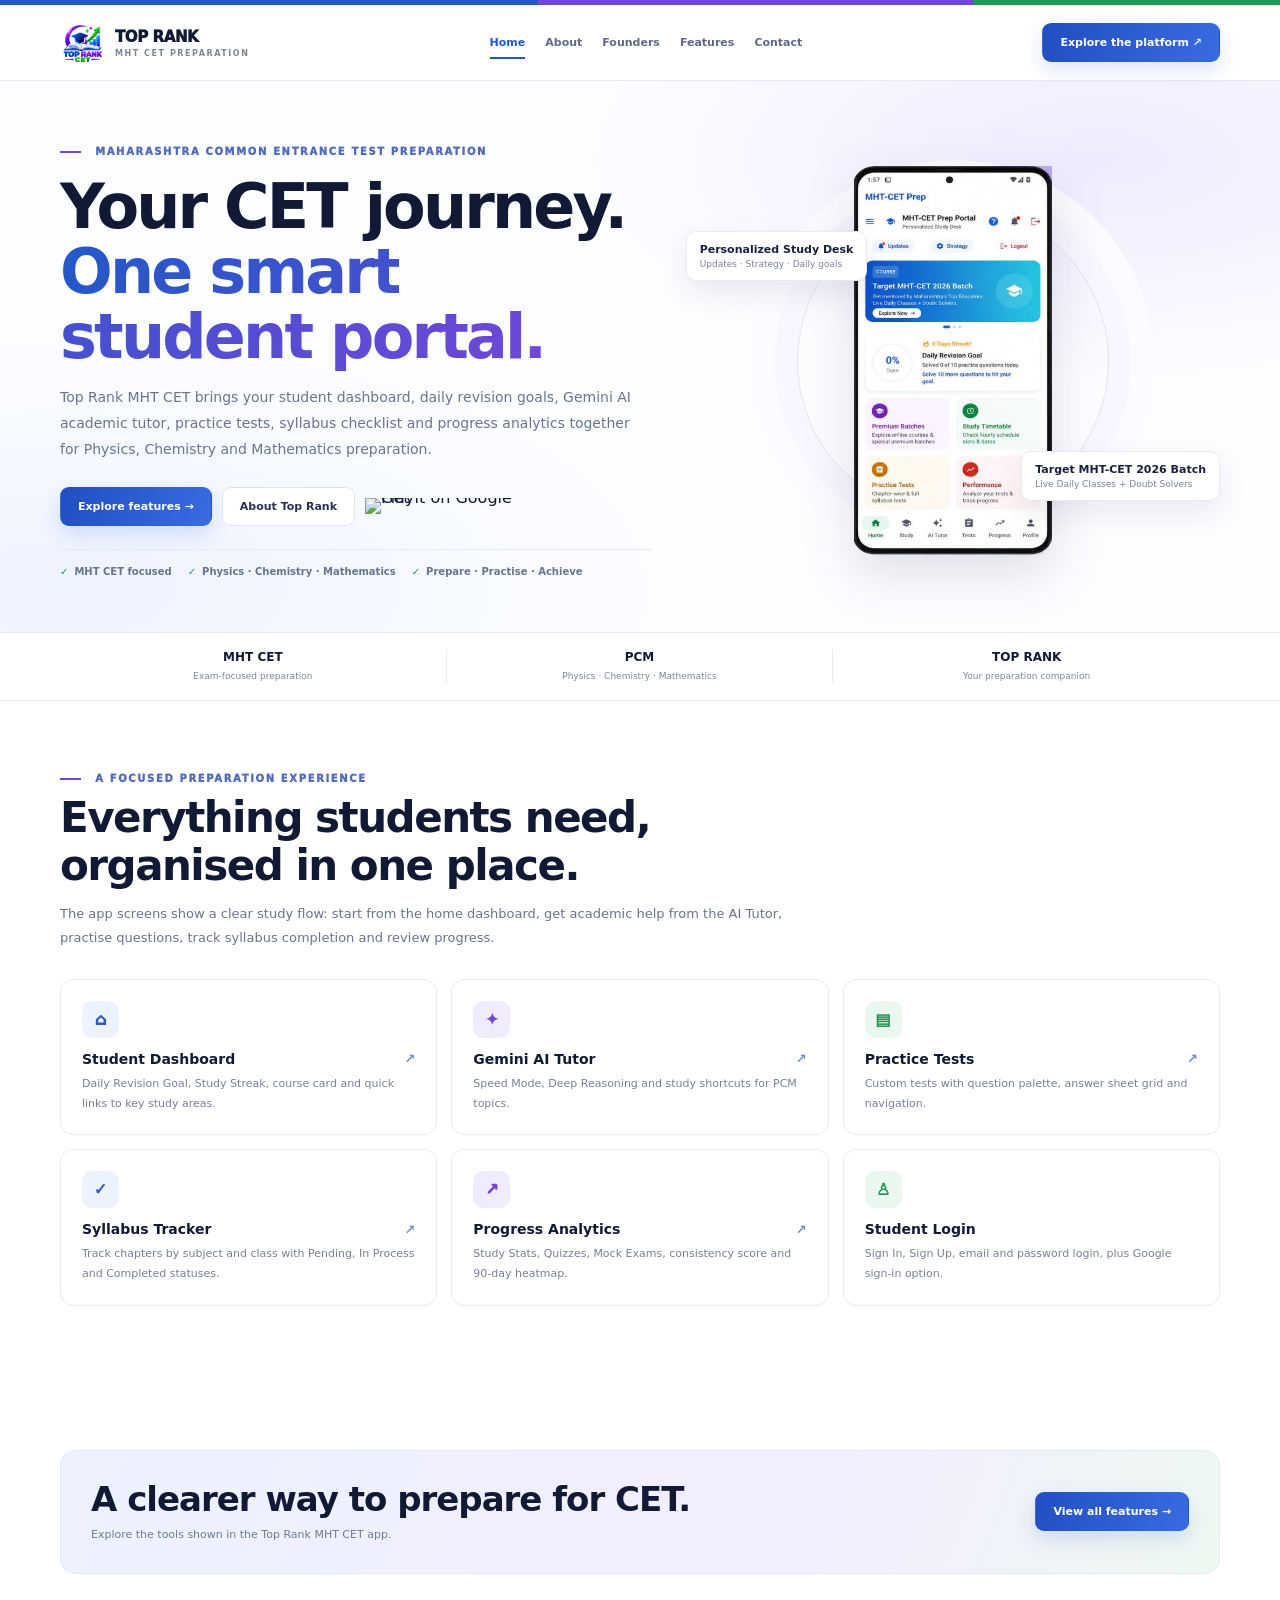
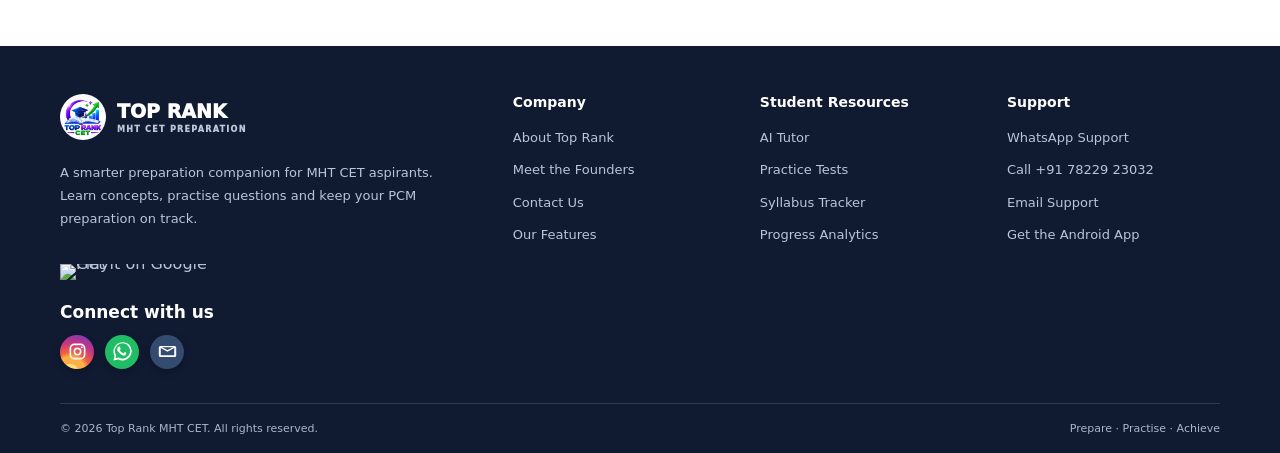
==== commit 719c261b: "Add Founders page navigation link" ====
--- a/index.html
+++ b/index.html
@@ -10,7 +10,7 @@
       <div class="wrap nav">
         <a class="brand" href="index.html"><img src="assets/top-rank-logo.png" alt="Top Rank logo"><span><strong>TOP RANK</strong><small>MHT CET PREPARATION</small></span></a>
         <nav class="nav-links">
-          <a href="index.html" class="active">Home</a><a href="about.html" class="">About</a><a href="features.html" class="">Features</a><a href="contact.html" class="">Contact</a>
+          <a href="index.html" class="active">Home</a><a href="about.html" class="">About</a><a href="founders.html">Founders</a><a href="features.html" class="">Features</a><a href="contact.html" class="">Contact</a>
         </nav>
         <a class="nav-cta" href="features.html">Explore the platform ↗</a><button class="menu-btn" aria-label="Open navigation">☰</button>
       </div>
@@ -179,7 +179,7 @@
               <h3>
                 Company
               </h3>
-              <a href="about.html">About Top Rank</a><a href="contact.html">Contact Us</a><a href="features.html">Our Features</a>
+              <a href="about.html">About Top Rank</a><a href="founders.html">Meet the Founders</a><a href="contact.html">Contact Us</a><a href="features.html">Our Features</a>
             </div>
             <div class="footer-column">
               <h3>
--- a/styles.css
+++ b/styles.css
@@ -157,3 +157,41 @@
 .feature-link-card .feature-read-more{padding-bottom:20px}
 @media(max-width:900px){.feature-detail-hero-grid{grid-template-columns:minmax(0,1fr) minmax(260px,350px);gap:28px}.detail-visual{min-height:370px;padding:14px}.detail-visual img{max-height:430px}.feature-detail-layout{gap:32px}}
 @media(max-width:700px){.feature-detail-hero{padding:42px 0 38px}.feature-detail-hero-grid{grid-template-columns:1fr;gap:28px}.feature-detail-copy h1{font-size:39px;letter-spacing:-1.5px;margin:17px 0 13px}.feature-detail-copy .feature-detail-intro{font-size:13px!important}.hero-proof{font-size:9px;flex-wrap:wrap}.detail-visual{min-height:0;padding:14px 12px 30px;border-radius:21px}.detail-visual img{max-height:none;width:auto;max-width:100%;height:auto;max-height:650px}.detail-visual-placeholder{min-height:320px}.feature-detail-layout{grid-template-columns:1fr;gap:26px}.feature-side-panel{position:static}.feature-detail-content .section-head h2{font-size:25px}.feature-card-image,.feature-card-placeholder{height:200px}}
+
+/* Top Rank leadership section */
+.leadership-section{background:#f8f9ff}
+.leadership-grid{display:grid;grid-template-columns:repeat(2,minmax(0,1fr));gap:22px;max-width:760px;margin:30px auto 0}
+.leader-card{padding:30px;border:1px solid #e7eaf4;border-radius:20px;background:#fff;box-shadow:0 12px 34px #17264b0b;text-align:center;transition:transform .2s,box-shadow .2s}
+.leader-card:hover{transform:translateY(-4px);box-shadow:0 18px 40px #17264b14}
+.leader-avatar{width:82px;height:82px;margin:0 auto 18px;border-radius:50%;display:grid;place-items:center;background:linear-gradient(145deg,#3023a8,#8269f0);color:#fff;font-size:24px;font-weight:850;letter-spacing:-1px;box-shadow:0 10px 24px #5140cb30}
+.leader-role{font-size:10px;font-weight:900;letter-spacing:.14em;color:#5c4bd0}
+.leader-card h3{margin:9px 0 7px;font-size:20px;color:#111a34}
+.leader-card p{margin:0;color:#748097;font-size:12px;line-height:1.7}
+@media(max-width:560px){.leadership-grid{grid-template-columns:1fr;max-width:380px}.leader-card{padding:26px}}
+
+/* Dedicated Meet the Founders page */
+.founders-hero{position:relative;overflow:hidden;padding:88px 0 82px;background:radial-gradient(ellipse at 80% 15%,#e9e7ff 0%,#f5f4ff 34%,#fff 75%);border-bottom:1px solid #eceefa}
+.founders-hero:after{content:"";position:absolute;width:420px;height:420px;border:1px solid #dedbff;border-radius:50%;right:-130px;top:-210px;box-shadow:0 0 0 35px #f4f2ff,0 0 0 70px #faf9ff}
+.founders-hero-inner{position:relative;z-index:1;max-width:1160px}
+.founders-hero .eyebrow{display:inline-flex;padding:9px 13px;border:1px solid #e0ddff;border-radius:99px;background:#fff;color:#5748c7;font-size:10px;font-weight:900;letter-spacing:.13em}
+.founders-hero h1{font-size:clamp(44px,6vw,72px);line-height:1.02;letter-spacing:-3px;margin:23px 0 18px;color:#111a34}
+.founders-hero h1 .gradient{background:linear-gradient(100deg,#4938c8,#8a71f2);-webkit-background-clip:text;background-clip:text;color:transparent}
+.founders-hero p{max-width:650px;font-size:15px;line-height:1.9;color:#68758d}
+.founders-hero-note{display:flex;align-items:center;gap:12px;margin-top:29px;color:#7d879a;font-size:10px;font-weight:850;letter-spacing:.12em}
+.founders-hero-note i{width:5px;height:5px;background:#7564e8;border-radius:50%}
+.founders-section{padding-top:76px;padding-bottom:78px}
+.founders-profile-grid{display:grid;grid-template-columns:repeat(2,minmax(0,1fr));gap:26px;max-width:940px;margin:38px auto 0}
+.founder-profile-card{overflow:hidden;border:1px solid #e7e9f3;border-radius:24px;background:#fff;box-shadow:0 18px 48px #17264b0d;transition:transform .22s,box-shadow .22s}
+.founder-profile-card:hover{transform:translateY(-5px);box-shadow:0 24px 54px #30268b18}
+.founder-photo-placeholder{height:310px;display:flex;flex-direction:column;align-items:center;justify-content:center;gap:13px;background:radial-gradient(circle at 50% 38%,#dedaff 0%,#f0efff 36%,#f8f8ff 76%);color:#5547bd}
+.founder-photo-placeholder span{width:118px;height:118px;border-radius:50%;display:grid;place-items:center;background:linear-gradient(145deg,#3e2db7,#8a76f1);box-shadow:0 18px 36px #5140c944;color:#fff;font-size:36px;font-weight:900;letter-spacing:-1px}
+.founder-photo-placeholder small{font-size:9px;font-weight:900;letter-spacing:.16em;color:#8279c8}
+.founder-profile-content{padding:27px 30px 31px}
+.founder-designation{font-size:10px;font-weight:950;letter-spacing:.16em;color:#5b4bc9}
+.founder-profile-content h3{margin:10px 0 8px;font-size:25px;letter-spacing:-.7px;color:#111a34}
+.founder-profile-content p{margin:0;color:#748097;font-size:13px;line-height:1.8}
+.founders-bottom-note{display:flex;align-items:center;gap:18px;max-width:940px;margin:30px auto 0;padding:23px 25px;border:1px solid #e8e9f4;border-radius:18px;background:#fafaff}
+.founders-mark{width:48px;height:48px;flex:0 0 48px;border-radius:15px;display:grid;place-items:center;background:#151f3a;color:#fff;font-weight:900;letter-spacing:-1px}
+.founders-bottom-note strong{font-size:14px;color:#17213a}
+.founders-bottom-note p{margin:5px 0 0;font-size:12px;line-height:1.7;color:#778197}
+@media(max-width:650px){.founders-hero{padding:58px 0 54px}.founders-hero h1{font-size:43px;letter-spacing:-1.8px}.founders-hero p{font-size:13px}.founders-profile-grid{grid-template-columns:1fr;max-width:420px;gap:18px}.founder-photo-placeholder{height:270px}.founder-profile-content{padding:23px}.founders-section{padding-top:52px;padding-bottom:55px}.founders-bottom-note{align-items:flex-start;padding:18px}}
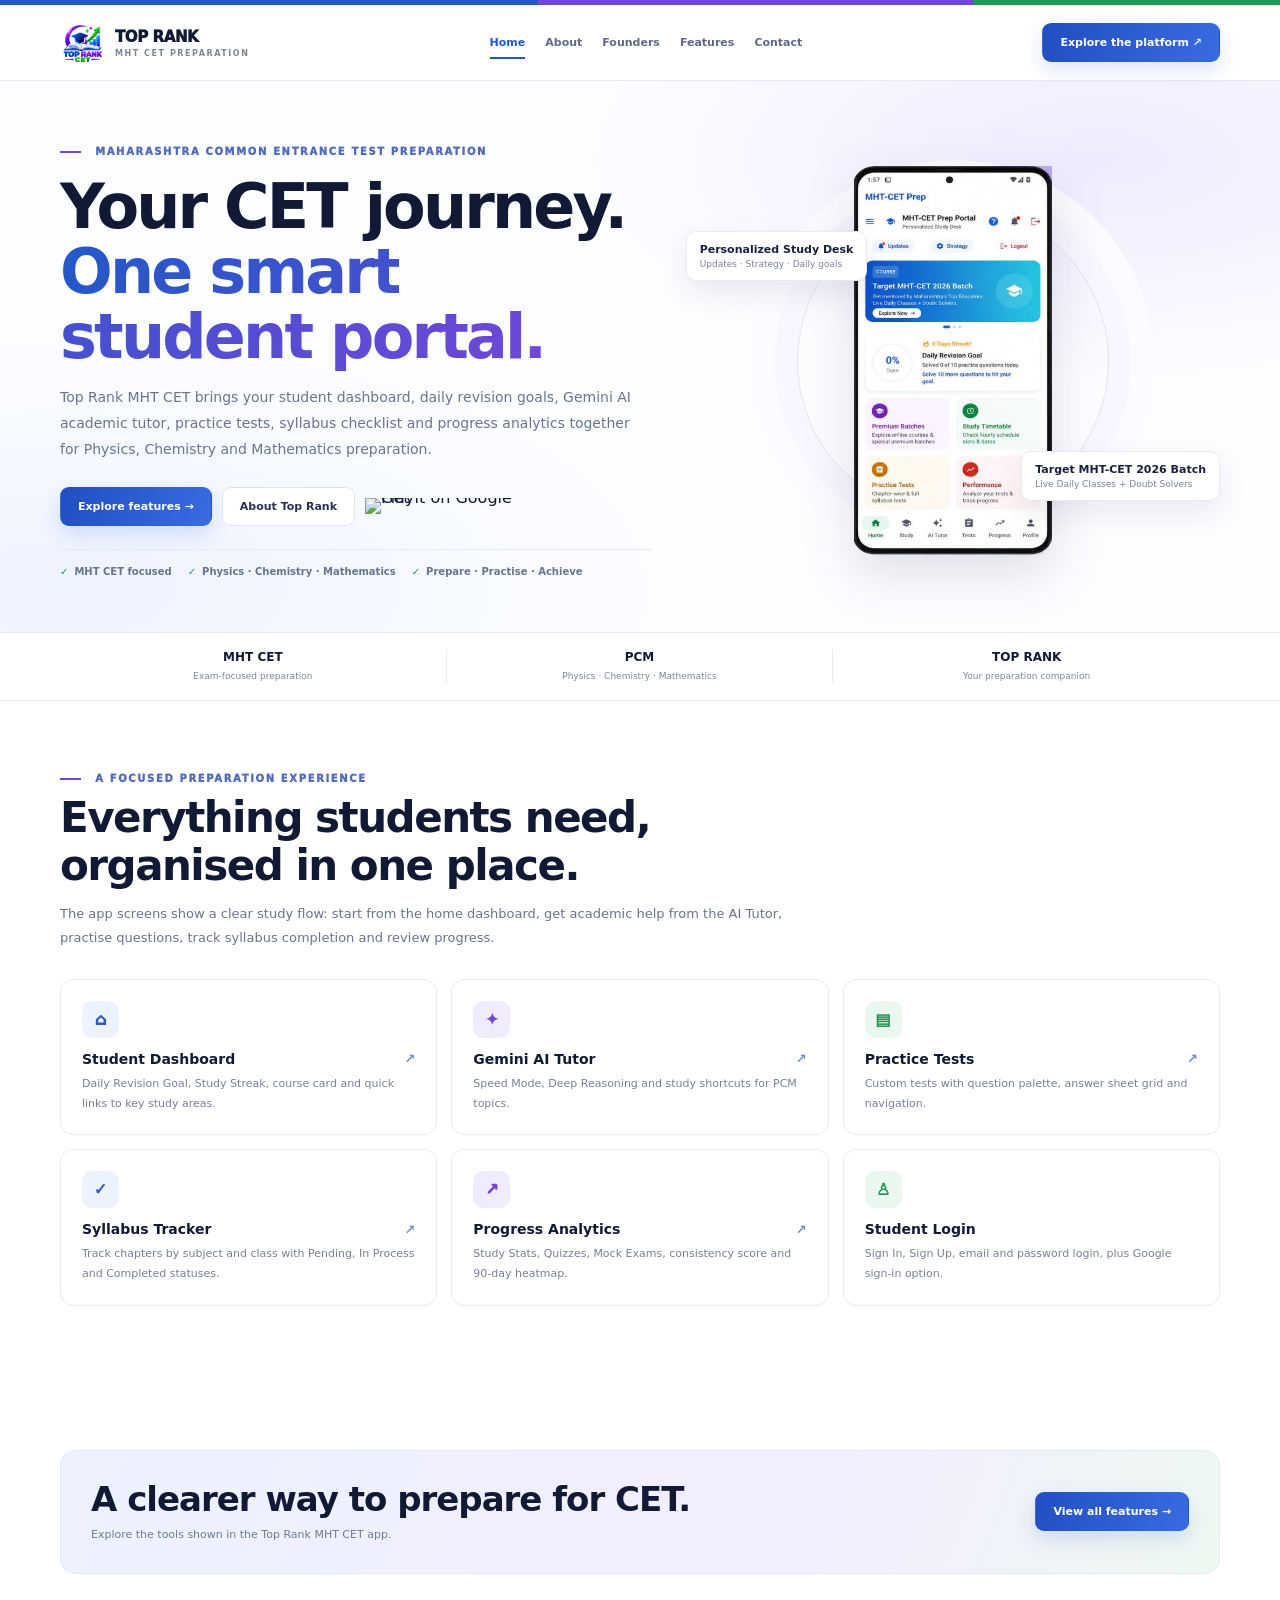
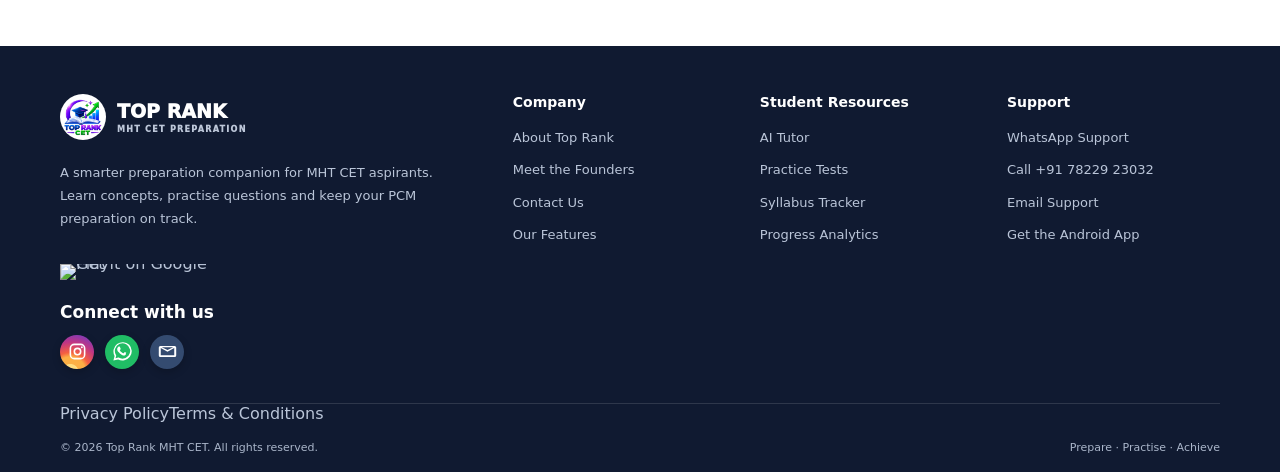
==== commit 5f0c9134: "Add page-specific SEO metadata and legal footer links" ====
--- a/index.html
+++ b/index.html
@@ -1,8 +1,32 @@
 <!doctype html>
 <html lang="en">
   <head>
-    <meta charset="utf-8"><meta name="viewport" content="width=device-width,initial-scale=1"><meta name="theme-color" content="#fff"><title>Home | Top Rank MHT CET</title><meta name="description" content="Top Rank MHT CET student portal for Physics, Chemistry and Mathematics preparation."><link rel="stylesheet" href="styles.css">
-  </head>
+<meta charset="utf-8">
+<meta name="viewport" content="width=device-width, initial-scale=1">
+<meta name="theme-color" content="#ffffff">
+<title>Top Rank MHT CET – Smart MHT CET Preparation App</title>
+<meta name="description" content="Prepare for MHT CET with Top Rank. Explore a student dashboard, PCM AI tutor, practice tests, syllabus tracker and progress analytics.">
+<meta name="robots" content="index, follow, max-image-preview:large">
+<meta name="author" content="Top Rank MHT CET">
+<meta name="application-name" content="Top Rank MHT CET">
+<link rel="canonical" href="https://toprankmhtcetwebsite.vercel.app/">
+<link rel="icon" type="image/png" href="assets/top-rank-logo.png">
+<link rel="apple-touch-icon" href="assets/top-rank-logo.png">
+<meta property="og:type" content="website">
+<meta property="og:site_name" content="Top Rank MHT CET">
+<meta property="og:locale" content="en_IN">
+<meta property="og:title" content="Top Rank MHT CET – Smart MHT CET Preparation App">
+<meta property="og:description" content="Prepare for MHT CET with Top Rank. Explore a student dashboard, PCM AI tutor, practice tests, syllabus tracker and progress analytics.">
+<meta property="og:url" content="https://toprankmhtcetwebsite.vercel.app/">
+<meta property="og:image" content="https://toprankmhtcetwebsite.vercel.app/assets/top-rank-logo.png">
+<meta property="og:image:alt" content="Top Rank MHT CET logo">
+<meta name="twitter:card" content="summary_large_image">
+<meta name="twitter:title" content="Top Rank MHT CET – Smart MHT CET Preparation App">
+<meta name="twitter:description" content="Prepare for MHT CET with Top Rank. Explore a student dashboard, PCM AI tutor, practice tests, syllabus tracker and progress analytics.">
+<meta name="twitter:image" content="https://toprankmhtcetwebsite.vercel.app/assets/top-rank-logo.png">
+<link rel="stylesheet" href="styles.css">
+<script type="application/ld+json">{"@context":"https://schema.org","@graph":[{"@type":"Organization","@id":"https://toprankmhtcetwebsite.vercel.app/#organization","name":"Top Rank MHT CET","url":"https://toprankmhtcetwebsite.vercel.app/","email":"toprankmhtcet@gmail.com","telephone":"+91-7822923032","sameAs":["https://www.instagram.com/toprankmhtcet/"]},{"@type":"WebSite","@id":"https://toprankmhtcetwebsite.vercel.app/#website","url":"https://toprankmhtcetwebsite.vercel.app/","name":"Top Rank MHT CET","publisher":{"@id":"https://toprankmhtcetwebsite.vercel.app/#organization"},"inLanguage":"en-IN"},{"@type":"SoftwareApplication","@id":"https://toprankmhtcetwebsite.vercel.app/#app","name":"Top Rank MHT CET","applicationCategory":"EducationalApplication","operatingSystem":"Android","description":"MHT CET preparation app with a student dashboard, PCM AI tutor, practice tests, syllabus tracker and progress analytics.","url":"https://play.google.com/store/apps/details?id=com.aistudio.mhtcetprep.gxpclz","publisher":{"@id":"https://toprankmhtcetwebsite.vercel.app/#organization"},"inLanguage":"en-IN"}]}</script>
+</head>
   <body>
     <div class="topline">
     </div>
@@ -195,6 +219,7 @@
             </div>
           </div>
         </div>
+        <div class="footer-legal-links"><a href="privacy-policy.html">Privacy Policy</a><a href="terms-and-conditions.html">Terms &amp; Conditions</a></div>
         <div class="footer-bottom">
           <span>© <span data-year></span> Top Rank MHT CET. All rights reserved.</span><span>Prepare · Practise · Achieve</span>
         </div>
--- a/styles.css
+++ b/styles.css
@@ -195,3 +195,116 @@
 .founders-bottom-note strong{font-size:14px;color:#17213a}
 .founders-bottom-note p{margin:5px 0 0;font-size:12px;line-height:1.7;color:#778197}
 @media(max-width:650px){.founders-hero{padding:58px 0 54px}.founders-hero h1{font-size:43px;letter-spacing:-1.8px}.founders-hero p{font-size:13px}.founders-profile-grid{grid-template-columns:1fr;max-width:420px;gap:18px}.founder-photo-placeholder{height:270px}.founder-profile-content{padding:23px}.founders-section{padding-top:52px;padding-bottom:55px}.founders-bottom-note{align-items:flex-start;padding:18px}}
+
+/* Founder portraits and profile details */
+.founder-photo-frame{height:340px;overflow:hidden;display:flex;align-items:center;justify-content:center;background:linear-gradient(145deg,#f1efff,#fafaff)}
+.founder-photo-frame img{display:block;width:100%;height:100%;object-fit:cover;object-position:center 35%}
+.founder-photo-vedant img{object-position:center 30%}
+.founder-profile-content p{min-height:76px}
+.founder-focus{display:flex;flex-wrap:wrap;gap:7px;margin-top:18px}
+.founder-focus span{padding:7px 9px;border:1px solid #e9e7fb;border-radius:99px;background:#f8f7ff;color:#5b50a8;font-size:9px;font-weight:850;letter-spacing:.06em}
+@media(max-width:650px){.founder-photo-frame{height:330px}.founder-profile-content p{min-height:0}}
+
+/* Expanded founder profiles page */
+.founders-hero-full{padding:100px 0 92px}
+.founders-hero-full h1{max-width:900px}
+.founders-long-section{padding-top:82px;padding-bottom:86px}
+.founders-section-heading{max-width:760px;margin:0 auto 38px;text-align:center}
+.founders-section-heading .eyebrow{color:#5c4bc9;font-size:10px;font-weight:900;letter-spacing:.15em}
+.founders-section-heading h2{margin:13px 0 12px;color:#111a34;font-size:clamp(30px,4vw,43px);line-height:1.12;letter-spacing:-1.5px}
+.founders-section-heading p{margin:0;color:#748097;font-size:14px;line-height:1.8}
+.founder-feature{display:grid;grid-template-columns:minmax(280px,.85fr) minmax(0,1.15fr);gap:clamp(30px,5vw,68px);align-items:center;max-width:1080px;margin:0 auto;padding:30px;border:1px solid #e7e9f3;border-radius:26px;background:#fff;box-shadow:0 18px 48px #17264b0c}
+.founder-feature-vedant{grid-template-columns:minmax(0,1.15fr) minmax(280px,.85fr)}
+.founder-feature-vedant .founder-feature-photo{order:2}
+.founder-feature-photo{height:470px;overflow:hidden;border-radius:19px;background:#f1efff}
+.founder-feature-photo img{width:100%;height:100%;display:block;object-fit:cover;object-position:center 32%}
+.founder-feature-photo-black{background:#050505}
+.founder-feature-photo-black img{object-position:center 28%}
+.founder-feature-copy{padding:16px 10px}
+.founder-feature-copy h3{margin:12px 0 12px;color:#111a34;font-size:clamp(32px,4vw,46px);line-height:1.08;letter-spacing:-1.5px}
+.founder-feature-copy p{color:#6e7a91;font-size:14px;line-height:1.95;margin:0 0 14px}
+.founder-feature-copy .founder-lead{font-size:17px;line-height:1.65;color:#273452;font-weight:650;margin-bottom:18px}
+.founder-feature-copy .founder-designation{color:#5b4bc9}
+.founder-story-grid{display:grid;grid-template-columns:repeat(4,minmax(0,1fr));gap:16px}
+.founder-story-card{padding:25px 22px;border:1px solid #e7e9f3;border-radius:19px;background:#fff;box-shadow:0 10px 30px #17264b08}
+.founder-story-card>span{display:grid;place-items:center;width:36px;height:36px;border-radius:12px;background:#f0eeff;color:#5b4bc9;font-size:12px;font-weight:900}
+.founder-story-card h3{margin:19px 0 9px;color:#17213a;font-size:17px}
+.founder-story-card p{margin:0;color:#748097;font-size:12px;line-height:1.85}
+.founder-values-grid{display:grid;grid-template-columns:repeat(3,minmax(0,1fr));gap:18px}
+.founder-values-grid article{padding:27px;border:1px solid #e6e7f2;border-radius:20px;background:#fff}
+.founder-values-grid h3{margin:0 0 10px;color:#17213a;font-size:18px}
+.founder-values-grid p{margin:0;color:#748097;font-size:13px;line-height:1.9}
+.founders-cta-section{padding-top:20px;padding-bottom:80px}
+@media(max-width:850px){.founder-story-grid{grid-template-columns:repeat(2,minmax(0,1fr))}.founder-feature,.founder-feature-vedant{grid-template-columns:minmax(220px,.8fr) minmax(0,1.2fr);gap:25px;padding:22px}.founder-feature-photo{height:390px}}
+@media(max-width:650px){.founders-hero-full{padding:60px 0 56px}.founders-long-section{padding-top:55px;padding-bottom:58px}.founders-section-heading{margin-bottom:25px}.founders-section-heading h2{font-size:30px}.founders-section-heading p{font-size:13px}.founder-feature,.founder-feature-vedant{grid-template-columns:1fr;gap:20px;padding:14px;border-radius:21px}.founder-feature-vedant .founder-feature-photo{order:0}.founder-feature-photo{height:390px}.founder-feature-copy{padding:9px 8px 13px}.founder-feature-copy h3{font-size:34px}.founder-feature-copy p{font-size:13px}.founder-feature-copy .founder-lead{font-size:15px}.founder-story-grid,.founder-values-grid{grid-template-columns:1fr}.founder-story-card{padding:22px}.founders-cta-section{padding-bottom:55px}}
+
+/* Prominent founder names and contact links */
+.founder-feature-copy .founder-name-highlight{font-size:clamp(42px,5.4vw,64px);line-height:1.02;letter-spacing:-2.4px;font-weight:900;margin:15px 0 17px;color:#121a33}
+.founder-feature-copy .founder-name-highlight span{display:block;color:#5948d2}
+.founder-contact{display:flex;flex-wrap:wrap;align-items:center;gap:9px;margin-top:24px;padding-top:19px;border-top:1px solid #ececf4}
+.founder-contact-label{width:100%;font-size:9px;font-weight:900;letter-spacing:.13em;color:#8a91a4}
+.founder-contact a{display:inline-flex;align-items:center;padding:9px 12px;border:1px solid #e4e2f6;border-radius:9px;background:#faf9ff;color:#5144b8;text-decoration:none;font-size:11px;font-weight:800;transition:background .2s,border-color .2s}
+.founder-contact a:hover{background:#f0eeff;border-color:#cfc9fa}
+@media(max-width:650px){.founder-feature-copy .founder-name-highlight{font-size:43px;letter-spacing:-1.7px}}
+
+/* Make Founder / Co-Founder role labels clearer without enlarging names */
+.founder-feature-copy .founder-designation{display:inline-flex;align-items:center;padding:9px 13px;border:1px solid #ded9ff;border-radius:999px;background:#f5f3ff;color:#5142c4;font-size:12px;font-weight:950;letter-spacing:.16em;line-height:1.2}
+.founder-feature-copy h3{font-size:clamp(32px,3.7vw,44px);letter-spacing:-1.3px}
+@media(max-width:650px){.founder-feature-copy .founder-designation{font-size:11px;padding:8px 11px}.founder-feature-copy h3{font-size:34px}}
+
+
+/* Founder profile contact cards */
+.founder-contact{display:block;margin-top:26px;padding-top:22px;border-top:1px solid #e9e8f1}
+.founder-contact-heading{display:flex;flex-direction:column;gap:5px;margin-bottom:13px}
+.founder-contact-kicker{font-size:9px;font-weight:900;letter-spacing:.16em;color:#8177cf}
+.founder-contact-heading strong{font-size:15px;font-weight:850;color:#20243a}
+.founder-contact-grid{display:grid;grid-template-columns:1fr;gap:9px}
+.founder-contact-card{display:flex;align-items:center;gap:12px;min-width:0;padding:12px 13px;border:1px solid #e9e7f3;border-radius:12px;background:#fff;color:#24243a;text-decoration:none;transition:transform .2s,border-color .2s,background .2s}
+.founder-contact-card:hover{transform:translateY(-2px);border-color:#c9c1f5;background:#fbfaff}
+.founder-contact-icon{display:grid;place-items:center;flex:0 0 36px;width:36px;height:36px;border-radius:10px;background:#f1efff;color:#6556c8;font-size:18px}
+.founder-contact-meta{display:flex;flex:1;flex-direction:column;gap:3px;min-width:0}
+.founder-contact-meta small{font-size:9px;line-height:1.2;font-weight:900;letter-spacing:.12em;color:#8a8da0}
+.founder-contact-meta strong{font-size:12px;line-height:1.45;font-weight:750;color:#292b40;overflow-wrap:anywhere}
+.founder-contact-arrow{color:#8175d2;font-size:16px;font-weight:800}
+@media(min-width:560px){.founder-contact-grid{grid-template-columns:repeat(2,minmax(0,1fr))}.founder-contact-card:last-child{grid-column:1/-1}}
+@media(max-width:420px){.founder-contact-card{padding:10px}.founder-contact-meta strong{font-size:11px}}
+
+/* Refined founder contact section */
+.founder-contact{display:block;margin-top:28px;padding-top:23px;border-top:1px solid #e8eaf1}
+.founder-contact-heading{display:flex;flex-direction:column;gap:5px;margin-bottom:15px}
+.founder-contact-kicker{font-size:9px;font-weight:850;letter-spacing:.17em;color:#776bc5}
+.founder-contact-heading strong{font-size:16px;line-height:1.35;font-weight:800;letter-spacing:-.2px;color:#17213b}
+.founder-contact-heading p{margin:0!important;font-size:12px!important;line-height:1.5!important;color:#81899b!important}
+.founder-contact-grid{display:grid;grid-template-columns:1fr;gap:8px}
+.founder-contact-card{display:flex;align-items:center;gap:13px;min-width:0;padding:12px 14px;border:1px solid #e8eaf0;border-radius:11px;background:#fff;color:#1c2740;text-decoration:none;transition:border-color .18s ease,background .18s ease,transform .18s ease}
+.founder-contact-card:hover{transform:translateY(-1px);border-color:#c9c3ee;background:#fbfaff}
+.founder-contact-icon{display:grid;place-items:center;flex:0 0 36px;width:36px;height:36px;border-radius:9px;background:#f3f1fc;color:#6457b5}
+.founder-contact-icon svg{width:18px;height:18px}
+.founder-contact-meta{display:flex;flex:1;flex-direction:column;gap:3px;min-width:0}
+.founder-contact-meta small{font-size:9px;line-height:1.2;font-weight:850;letter-spacing:.13em;color:#8991a2}
+.founder-contact-meta strong{font-size:12px;line-height:1.5;font-weight:700;color:#27324a;overflow-wrap:anywhere}
+.founder-contact-arrow{color:#8880bd;font-size:16px;font-weight:700}
+@media(max-width:420px){.founder-contact-card{padding:11px 10px;gap:10px}.founder-contact-meta strong{font-size:11px}}
+
+/* Minimal aesthetic founder contact icons */
+.founder-contact{display:flex;align-items:center;gap:16px;margin-top:24px;padding-top:17px;border-top:1px solid #ececf2}
+.founder-contact-title{font-size:10px;font-weight:800;letter-spacing:.16em;color:#85899a}
+.founder-contact-icons{display:flex;align-items:center;gap:9px}
+.founder-contact-icon-link{display:grid;place-items:center;width:39px;height:39px;border:1px solid #e8e6f0;border-radius:50%;background:#fff;color:#6557b8;text-decoration:none;transition:all .2s ease}
+.founder-contact-icon-link svg{width:17px;height:17px;fill:none;stroke:currentColor;stroke-width:1.65;stroke-linecap:round;stroke-linejoin:round}
+.founder-contact-icon-link svg .fill-dot{fill:currentColor;stroke:none}
+.founder-contact-icon-link:hover{background:#f4f1ff;border-color:#cfc8f2;color:#5142a8;transform:translateY(-2px)}
+@media(max-width:420px){.founder-contact{gap:12px}.founder-contact-icon-link{width:37px;height:37px}}
+
+/* Refined contact icon buttons */
+.founder-contact{gap:18px}
+.founder-contact-title{font-size:9px;letter-spacing:.18em;color:#9296a5}
+.founder-contact-icons{gap:11px}
+.founder-contact-icon-link{width:44px;height:44px;border:1px solid #e9e8f0;border-radius:13px;background:#fff;color:#4f4b70;box-shadow:0 2px 8px rgba(24,28,50,.035);transition:transform .2s ease,border-color .2s ease,box-shadow .2s ease,background .2s ease}
+.founder-contact-icon-link svg{width:19px;height:19px;fill:none;stroke:currentColor;stroke-width:1.7;stroke-linecap:round;stroke-linejoin:round}
+.founder-contact-icon-link:nth-child(1){color:#6659b5}
+.founder-contact-icon-link:nth-child(2){color:#3f7567}
+.founder-contact-icon-link:nth-child(3){color:#c13584}
+.founder-contact-icon-link:nth-child(3) svg{stroke-width:1.6}
+.founder-contact-icon-link:hover{transform:translateY(-3px);background:#fff;border-color:#d9d5ec;box-shadow:0 7px 18px rgba(35,29,83,.09);color:#5547a9}
+@media(max-width:420px){.founder-contact{gap:13px}.founder-contact-icon-link{width:42px;height:42px}}
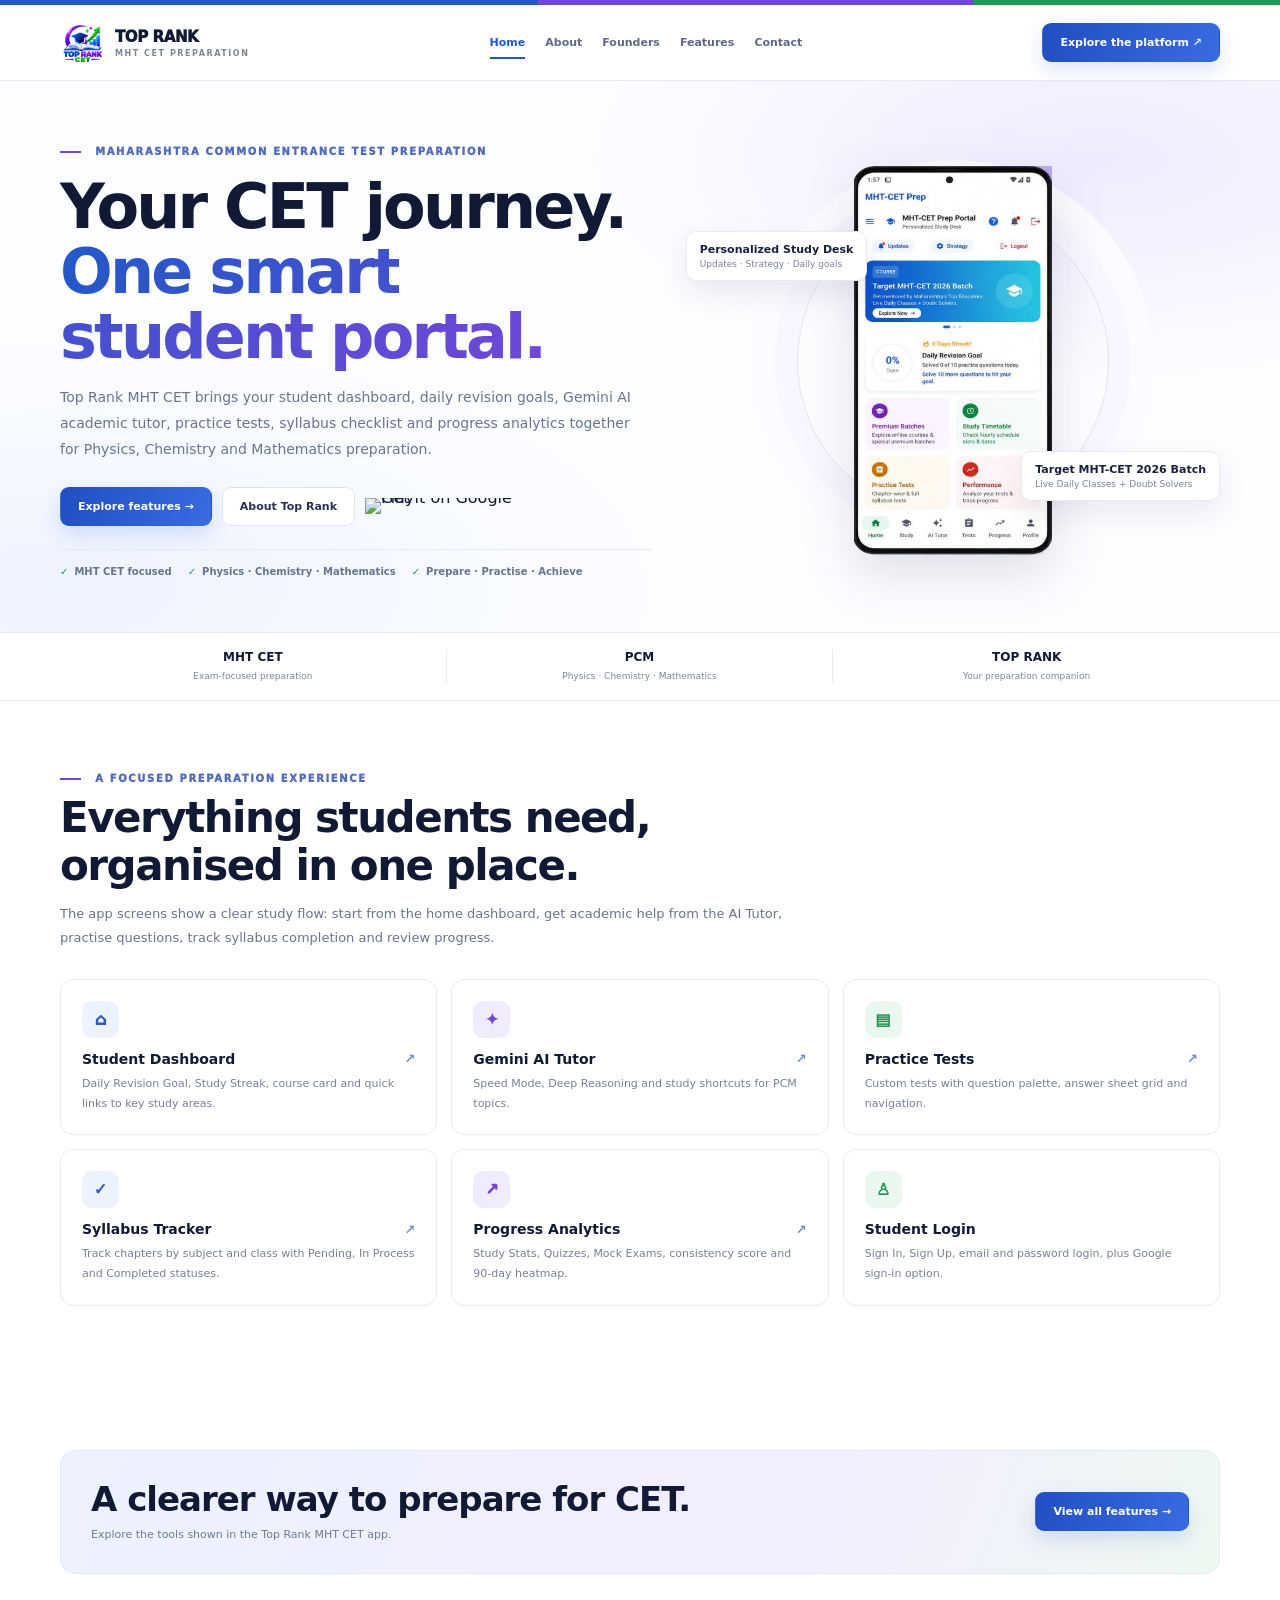
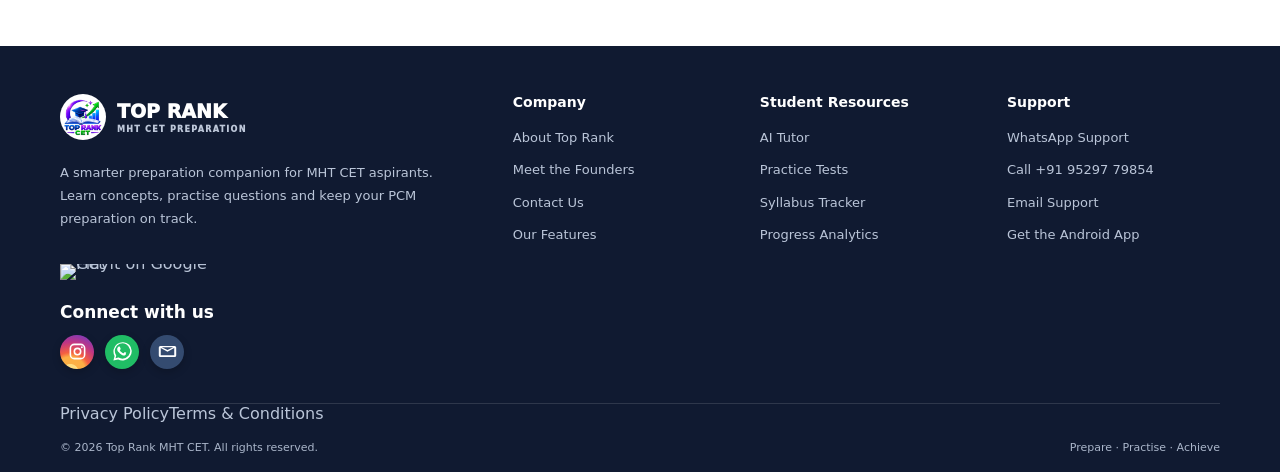
==== commit fcd5947d: "Update founder name and contact number" ====
--- a/index.html
+++ b/index.html
@@ -9,7 +9,7 @@
 <meta name="robots" content="index, follow, max-image-preview:large">
 <meta name="author" content="Top Rank MHT CET">
 <meta name="application-name" content="Top Rank MHT CET">
-<link rel="canonical" href="https://toprankmhtcetwebsite.vercel.app/">
+<link rel="canonical" href="https://toprankmhtcet.nexsatechnologies.com/">
 <link rel="icon" type="image/png" href="assets/top-rank-logo.png">
 <link rel="apple-touch-icon" href="assets/top-rank-logo.png">
 <meta property="og:type" content="website">
@@ -17,15 +17,15 @@
 <meta property="og:locale" content="en_IN">
 <meta property="og:title" content="Top Rank MHT CET – Smart MHT CET Preparation App">
 <meta property="og:description" content="Prepare for MHT CET with Top Rank. Explore a student dashboard, PCM AI tutor, practice tests, syllabus tracker and progress analytics.">
-<meta property="og:url" content="https://toprankmhtcetwebsite.vercel.app/">
-<meta property="og:image" content="https://toprankmhtcetwebsite.vercel.app/assets/top-rank-logo.png">
+<meta property="og:url" content="https://toprankmhtcet.nexsatechnologies.com/">
+<meta property="og:image" content="https://toprankmhtcet.nexsatechnologies.com/assets/top-rank-logo.png">
 <meta property="og:image:alt" content="Top Rank MHT CET logo">
 <meta name="twitter:card" content="summary_large_image">
 <meta name="twitter:title" content="Top Rank MHT CET – Smart MHT CET Preparation App">
 <meta name="twitter:description" content="Prepare for MHT CET with Top Rank. Explore a student dashboard, PCM AI tutor, practice tests, syllabus tracker and progress analytics.">
-<meta name="twitter:image" content="https://toprankmhtcetwebsite.vercel.app/assets/top-rank-logo.png">
+<meta name="twitter:image" content="https://toprankmhtcet.nexsatechnologies.com/assets/top-rank-logo.png">
 <link rel="stylesheet" href="styles.css">
-<script type="application/ld+json">{"@context":"https://schema.org","@graph":[{"@type":"Organization","@id":"https://toprankmhtcetwebsite.vercel.app/#organization","name":"Top Rank MHT CET","url":"https://toprankmhtcetwebsite.vercel.app/","email":"toprankmhtcet@gmail.com","telephone":"+91-7822923032","sameAs":["https://www.instagram.com/toprankmhtcet/"]},{"@type":"WebSite","@id":"https://toprankmhtcetwebsite.vercel.app/#website","url":"https://toprankmhtcetwebsite.vercel.app/","name":"Top Rank MHT CET","publisher":{"@id":"https://toprankmhtcetwebsite.vercel.app/#organization"},"inLanguage":"en-IN"},{"@type":"SoftwareApplication","@id":"https://toprankmhtcetwebsite.vercel.app/#app","name":"Top Rank MHT CET","applicationCategory":"EducationalApplication","operatingSystem":"Android","description":"MHT CET preparation app with a student dashboard, PCM AI tutor, practice tests, syllabus tracker and progress analytics.","url":"https://play.google.com/store/apps/details?id=com.aistudio.mhtcetprep.gxpclz","publisher":{"@id":"https://toprankmhtcetwebsite.vercel.app/#organization"},"inLanguage":"en-IN"}]}</script>
+<script type="application/ld+json">{"@context":"https://schema.org","@graph":[{"@type":"Organization","@id":"https://toprankmhtcet.nexsatechnologies.com/#organization","name":"Top Rank MHT CET","url":"https://toprankmhtcet.nexsatechnologies.com/","email":"toprankmhtcet@gmail.com","telephone":"+91-9529779854","sameAs":["https://www.instagram.com/toprankmhtcet/"]},{"@type":"WebSite","@id":"https://toprankmhtcet.nexsatechnologies.com/#website","url":"https://toprankmhtcet.nexsatechnologies.com/","name":"Top Rank MHT CET","publisher":{"@id":"https://toprankmhtcet.nexsatechnologies.com/#organization"},"inLanguage":"en-IN"},{"@type":"SoftwareApplication","@id":"https://toprankmhtcet.nexsatechnologies.com/#app","name":"Top Rank MHT CET","applicationCategory":"EducationalApplication","operatingSystem":"Android","description":"MHT CET preparation app with a student dashboard, PCM AI tutor, practice tests, syllabus tracker and progress analytics.","url":"https://play.google.com/store/apps/details?id=com.aistudio.mhtcetprep.gxpclz","publisher":{"@id":"https://toprankmhtcet.nexsatechnologies.com/#organization"},"inLanguage":"en-IN"}]}</script>
 </head>
   <body>
     <div class="topline">
@@ -195,7 +195,7 @@
               Connect with us
             </h3>
             <div class="footer-social">
-              <a class="social-instagram" href="https://www.instagram.com/toprankmhtcet/" target="_blank" rel="noopener noreferrer" aria-label="Instagram"><svg viewBox="0 0 24 24" aria-hidden="true"><rect x="3" y="3" width="18" height="18" rx="5" fill="none" stroke="currentColor" stroke-width="2"/><circle cx="12" cy="12" r="4" fill="none" stroke="currentColor" stroke-width="2"/><circle cx="17.5" cy="6.7" r="1.2" fill="currentColor"/></svg></a><a class="social-whatsapp" href="https://wa.me/917822923032" target="_blank" rel="noopener noreferrer" aria-label="WhatsApp"><svg viewBox="0 0 24 24" aria-hidden="true"><path fill="currentColor" d="M20.5 3.5A11.8 11.8 0 0 0 2 17.7L.5 23.5l5.9-1.5A11.8 11.8 0 0 0 20.5 3.5ZM12 21a9.7 9.7 0 0 1-4.9-1.3l-.4-.2-3.5.9.9-3.4-.2-.4A9.7 9.7 0 1 1 12 21Zm5.3-7.3c-.3-.2-1.7-.9-2-.9s-.5-.2-.7.2-.8.9-1 1.1-.4.2-.7.1a8 8 0 0 1-2.4-1.5 9 9 0 0 1-1.7-2.1c-.2-.3 0-.5.1-.6l.5-.6.2-.5c.1-.2 0-.4 0-.6l-.9-2.1c-.2-.5-.5-.4-.7-.4h-.6c-.2 0-.6.1-.9.4s-1.2 1.2-1.2 2.8 1.2 3.2 1.4 3.4a12 12 0 0 0 4.6 4c.6.2 1 .4 1.4.5.6.2 1.1.2 1.5.1.5-.1 1.7-.7 2-1.3.2-.7.2-1.2.2-1.3s-.2-.3-.5-.4Z"/></svg></a><a class="social-email" href="mailto:toprankmhtcet@gmail.com" aria-label="Email"><svg viewBox="0 0 24 24" aria-hidden="true"><path fill="currentColor" d="M3 5h18a2 2 0 0 1 2 2v10a2 2 0 0 1-2 2H3a2 2 0 0 1-2-2V7a2 2 0 0 1 2-2Zm9 7.2L3.5 7.5v9.3h17V7.5L12 12.2Zm0-2.1 7.2-3.6H4.8L12 10.1Z"/></svg></a>
+              <a class="social-instagram" href="https://www.instagram.com/toprankmhtcet/" target="_blank" rel="noopener noreferrer" aria-label="Instagram"><svg viewBox="0 0 24 24" aria-hidden="true"><rect x="3" y="3" width="18" height="18" rx="5" fill="none" stroke="currentColor" stroke-width="2"/><circle cx="12" cy="12" r="4" fill="none" stroke="currentColor" stroke-width="2"/><circle cx="17.5" cy="6.7" r="1.2" fill="currentColor"/></svg></a><a class="social-whatsapp" href="https://wa.me/919529779854" target="_blank" rel="noopener noreferrer" aria-label="WhatsApp"><svg viewBox="0 0 24 24" aria-hidden="true"><path fill="currentColor" d="M20.5 3.5A11.8 11.8 0 0 0 2 17.7L.5 23.5l5.9-1.5A11.8 11.8 0 0 0 20.5 3.5ZM12 21a9.7 9.7 0 0 1-4.9-1.3l-.4-.2-3.5.9.9-3.4-.2-.4A9.7 9.7 0 1 1 12 21Zm5.3-7.3c-.3-.2-1.7-.9-2-.9s-.5-.2-.7.2-.8.9-1 1.1-.4.2-.7.1a8 8 0 0 1-2.4-1.5 9 9 0 0 1-1.7-2.1c-.2-.3 0-.5.1-.6l.5-.6.2-.5c.1-.2 0-.4 0-.6l-.9-2.1c-.2-.5-.5-.4-.7-.4h-.6c-.2 0-.6.1-.9.4s-1.2 1.2-1.2 2.8 1.2 3.2 1.4 3.4a12 12 0 0 0 4.6 4c.6.2 1 .4 1.4.5.6.2 1.1.2 1.5.1.5-.1 1.7-.7 2-1.3.2-.7.2-1.2.2-1.3s-.2-.3-.5-.4Z"/></svg></a><a class="social-email" href="mailto:toprankmhtcet@gmail.com" aria-label="Email"><svg viewBox="0 0 24 24" aria-hidden="true"><path fill="currentColor" d="M3 5h18a2 2 0 0 1 2 2v10a2 2 0 0 1-2 2H3a2 2 0 0 1-2-2V7a2 2 0 0 1 2-2Zm9 7.2L3.5 7.5v9.3h17V7.5L12 12.2Zm0-2.1 7.2-3.6H4.8L12 10.1Z"/></svg></a>
             </div>
           </div>
           <div class="footer-columns">
@@ -215,7 +215,7 @@
               <h3>
                 Support
               </h3>
-              <a href="https://wa.me/917822923032" target="_blank" rel="noopener noreferrer">WhatsApp Support</a><a href="tel:+917822923032">Call +91 78229 23032</a><a href="mailto:toprankmhtcet@gmail.com">Email Support</a><a href="https://play.google.com/store/apps/details?id=com.aistudio.mhtcetprep.gxpclz" target="_blank" rel="noopener noreferrer">Get the Android App</a>
+              <a href="https://wa.me/919529779854" target="_blank" rel="noopener noreferrer">WhatsApp Support</a><a href="tel:+919529779854">Call +91 95297 79854</a><a href="mailto:toprankmhtcet@gmail.com">Email Support</a><a href="https://play.google.com/store/apps/details?id=com.aistudio.mhtcetprep.gxpclz" target="_blank" rel="noopener noreferrer">Get the Android App</a>
             </div>
           </div>
         </div>
